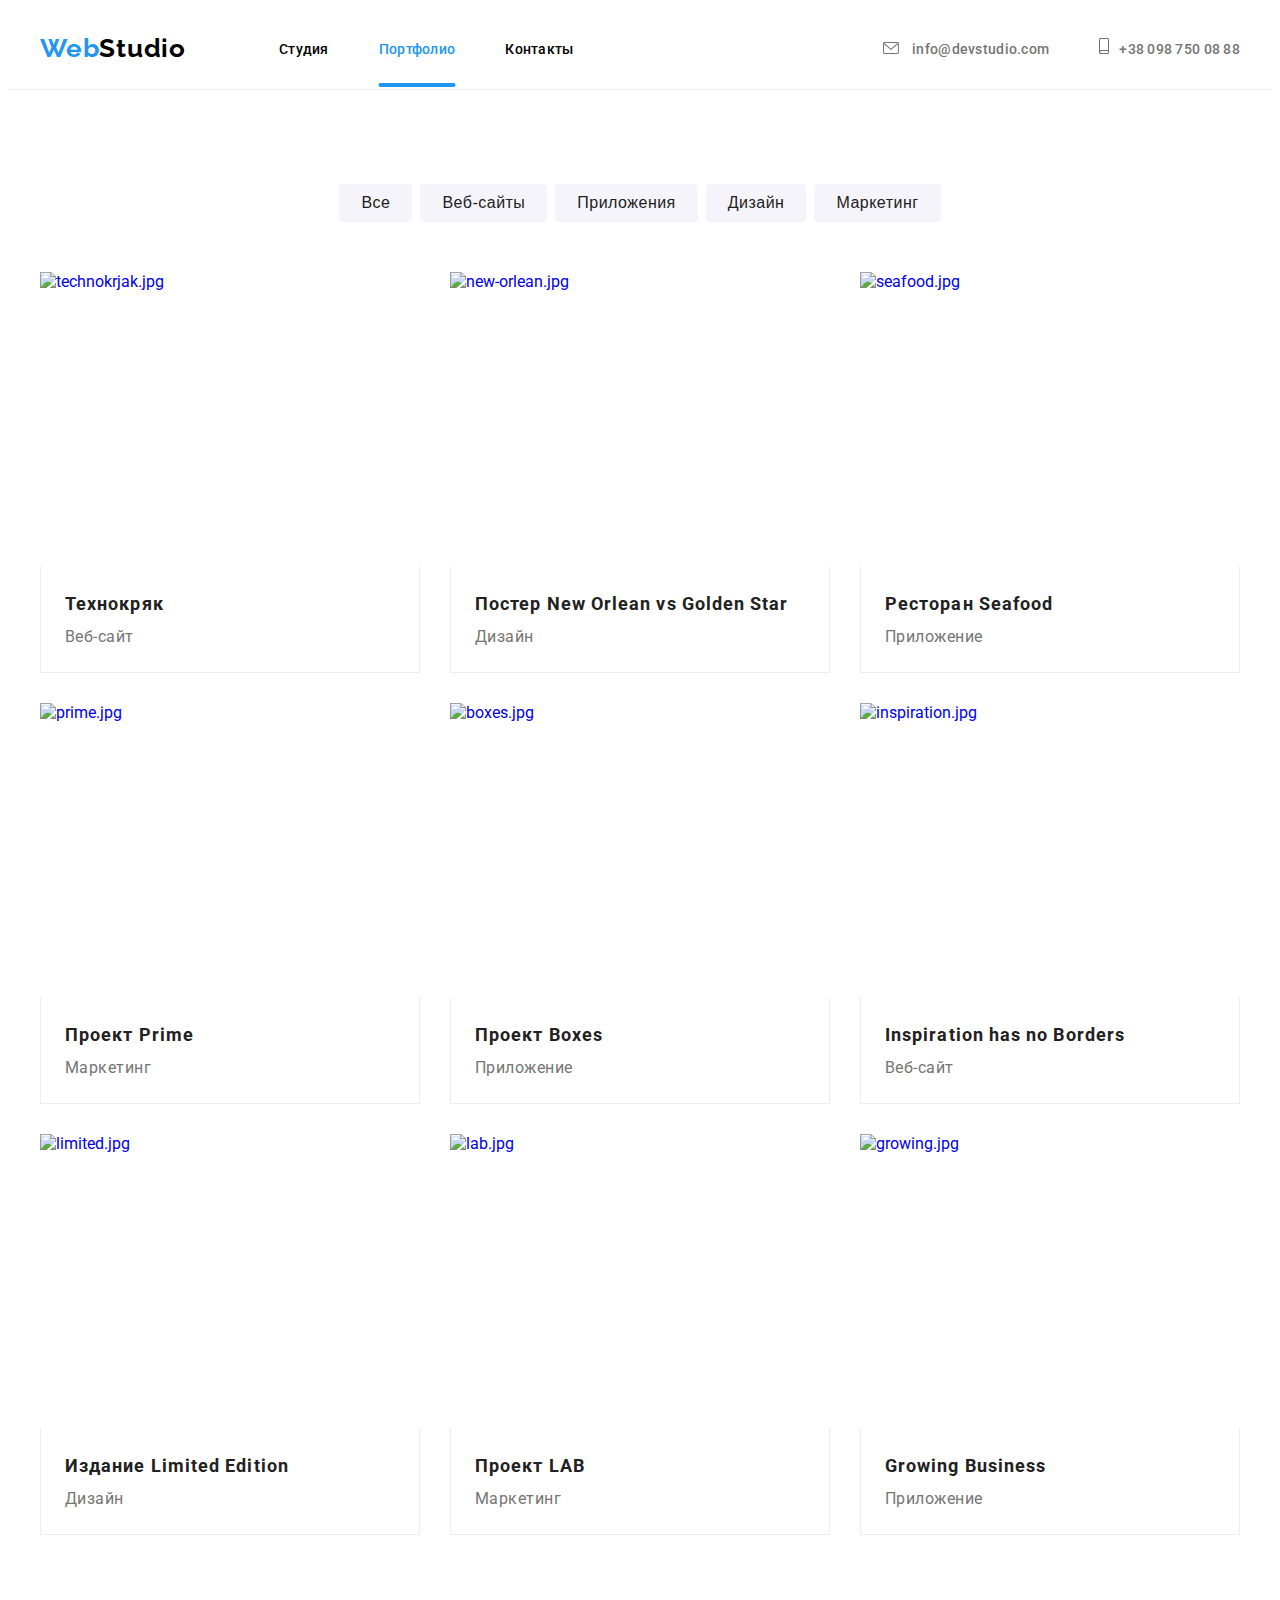
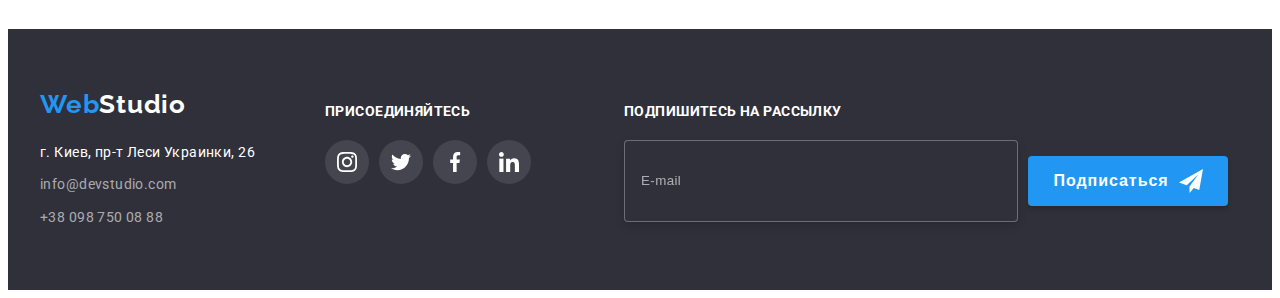
==== portfolio.html @ 92a10b26 "main" ====
<!DOCTYPE html>
<html lang="ru">

<head>
   
    <meta charset="UTF-8">
    <meta http-equiv="X-UA-Compatible" content="IE=edge">
    <meta name="viewport" content="width=device-width, initial-scale=1.0">
    <title lang="en">Portfolio</title>
    <link rel="stylesheet" href="https://cdnjs.cloudflare.com/ajax/libs/modern-normalize/1.0.0/modern-normalize.min.css"
        integrity="sha512-ISS7cAi1PEhQ8jnbJpJZMd29NlhNj4AWYyLOSp2CE/CsHxTCu+r+t0D2yoJudVrd0/8fTVPUVDzY5Tvli75u/g=="
        crossorigin="anonymous" />
        <link rel="preconnect" href="https://fonts.gstatic.com">
        <link href="https://fonts.googleapis.com/css2?family=Raleway:wght@700&family=Roboto:wght@400;500;700;900&display=swap"
            rel="stylesheet">
    <link href="css/style.css" rel="stylesheet">
</head>

<body>

    <header class="head">
        <div class="container">
            <!----------Nav-------------->
            <nav class="navigation">
                <!------------Logo----------->
                <a href="./index.html" class="link logo dark-theme" title="The Best WebStudio Ever!"><span
                        class="half-logo">Web</span>Studio</a>
                <ul class="nav-list">
                    <li class="list nav-item"><a href="./index.html" class=" link nav-link">Студия</a></li>
                    <li class="list nav-item"><a href="./portfolio.html" class="selected link nav-link">Портфолио</a></li>
                    <li class="list nav-item"><a href="#" class="link nav-link">Контакты</a></li>
                </ul>
            </nav>
            <!---------Contacts-------->
            <ul class="contacts-list">
                <li class="list contacts-item">
                    <a href="mailto:info@devstudio.com" class="link phone-mail nav-link"
                        title="Got mail?">
                        <svg class="nav-icon" width="16px" height="12px">
                            <use href="./images/svg/icon.svg#icon-mail"></use>
                        </svg> info@devstudio.com</a>
                    </li>
                <li class="list contacts-item">
                    <a href="tel:+380987500888" class="link phone-mail nav-link" title="YOU HAVE 3 DAYS.....">
                        <svg class="nav-icon" width="10px" height="16px">
                    <use href="./images/svg/icon.svg#icon-smartphone"></use>
                </svg>+38 098 750 08 88</a>
                    </li>
            </ul>
            
        </div>
        
    
    </header>

    <main>
        <!--Buttons-->
       <section class="info">
           <div class="container">
               <h1 class="visually-hidden">Кнопки</h1>
        <ul class="buttons-list">
            <li class="btn-item list"><button type="button" class="btn-portfolio" name="send" title="Прям все все">Все</button></li>
            <li class="btn-item list"><button type="button" class="btn-portfolio" name="send"
                    title="Не те сайты пошляк... ">Веб-сайты</button></li>
            <li class="btn-item list"><button type="button" class="btn-portfolio" name="send" title="Отложения">Приложения</button></li>
            <li class="btn-item list"><button type="button" class="btn-portfolio" name="send" title="Познай дзен">Дизайн</button></li>
            <li class="btn-item list"><button type="button" class="btn-portfolio" name="send" title="Шмаркетинг">Маркетинг</button></li>
        </ul>
    </div>
           
      
       <!--Pictures-->
        <div class="container">
            <h2 class="visually-hidden">Картинки</h2>
            <ul class="picture-list">
                <li class="picture-item list">
                    <a href="#" class="pitem-link link">
                    <div class="overlay-block">
                        <img src="./images/portfolio-img/technokrjak.jpg" alt="technokrjak.jpg" title="Их розыскивают" width="370" height="294">
                        <p class="overlay">Технокряк это современная площадка распространения коронавируса. Компании используют эту платформу для цифрового
                        шпионажа и атак на защищённые сервера конкурентов.</p>
                    </div>
                    <div class="portfolio-description">
                        <h3 class="picture-title">Технокряк</h3>
                        <p class="picture-subtitle">Веб-сайт</p>
                    </div>
                </a>
                    
                    
                </li>
            
                <li class="picture-item list">
                    <a href="#" class="pitem-link link">
                        <div class="overlay-block">
                            <img src="./images/portfolio-img/new-orlean.jpg" alt="new-orlean.jpg" title="Space JAM!" width="370" height="294">
                            <p class="overlay">Технокряк это современная площадка распространения коронавируса. Компании используют эту платформу
                                для цифрового
                                шпионажа и атак на защищённые сервера конкурентов.</p>
                        </div>
                <div class="portfolio-description">
                    <h3 class="picture-title">Постер New Orlean vs Golden Star</h3>
                    <p class="picture-subtitle">Дизайн</p>
                </div>
                </a>
                    
                   
                </li>
            
                <li class="picture-item list">
                    <a href="#" class="pitem-link link">
                       <div class="overlay-block">
                        <img src="./images/portfolio-img/seafood.jpg" alt="seafood.jpg" title="YUMMY!!!" width="370" height="294">
                        <p class="overlay">Технокряк это современная площадка распространения коронавируса. Компании используют эту платформу
                            для цифрового
                            шпионажа и атак на защищённые сервера конкурентов.</p>
                    </div> 
                    <div class="portfolio-description">
                        <h3 class="picture-title">Ресторан Seafood</h3>
                        <p class="picture-subtitle">Приложение</p>
                    </div>
                </a>
                    
                    
                </li>
            
                <li class="picture-item list">
                    <a href="#" class="pitem-link link">
                    <div class="overlay-block">
                        <img src="./images/portfolio-img/prime.jpg" alt="prime.jpg" title="Хорошая музыка" width="370" height="294">
                        <p class="overlay">Технокряк это современная площадка распространения коронавируса. Компании используют эту платформу
                            для цифрового
                            шпионажа и атак на защищённые сервера конкурентов.</p>
                    </div>
                    <div class="portfolio-description">
                        <h3 class="picture-title">Проект Prime</h3>
                        <p class="picture-subtitle">Маркетинг</p>
                    </div>
                </a>
                    
                   
                </li>
            
                <li class="picture-item list">
                    <a href="#" class="pitem-link link">
                    <div class="overlay-block">
                        <img src="./images/portfolio-img/boxes.jpg" alt="boxes.jpg" title="Картон,не больше,не меньше" width="370" height="294">
                        <p class="overlay">Технокряк это современная площадка распространения коронавируса. Компании используют эту платформу
                        для цифрового
                        шпионажа и атак на защищённые сервера конкурентов.</p>
                    </div>
                
                <div class="portfolio-description">
                        <h3 class="picture-title">Проект Boxes</h3>
                        <p class="picture-subtitle">Приложение</p>
                </div>
                </a>
                  
                    
                </li>
            
                <li class="picture-item list">
                    <a href="#" class="pitem-link link">
                    <div class="overlay-block">
                        <img src="./images/portfolio-img/inspiration.jpg" alt="inspiration.jpg" title="Вдохновляем вдохновлять" width="370"
                            height="294">
                            <p class="overlay">Технокряк это современная площадка распространения коронавируса. Компании используют эту платформу
                                для цифрового
                                шпионажа и атак на защищённые сервера конкурентов.</p>
                    </div>
                    
                    <div class="portfolio-description">
                            <h3 class="picture-title" lang="en">Inspiration has no Borders</h3>
                            <p class="picture-subtitle">Веб-сайт</p>
                    </div>
                </a>
                    
                    
                </li>
            
                <li class="picture-item list">
                    <a href="#" class="pitem-link link">
                    <div class="overlay-block">
                        <img src="./images/portfolio-img/limited.jpg" alt="limited.jpg" title="одна штучка в одни ручки" width="370"
                            height="294">
                            <p class="overlay">Технокряк это современная площадка распространения коронавируса. Компании используют эту платформу
                                для цифрового
                                шпионажа и атак на защищённые сервера конкурентов.</p>
                    </div>
                
                <div class="portfolio-description">
                    <h3 class="picture-title">Издание Limited Edition</h3>
                    <p class="picture-subtitle">Дизайн</p>
                </div>
                </a>
                   
                     
                </li>
            
                <li class="picture-item list">
                    <a href="#" class="pitem-link link">
                    <div class="overlay-block">
                        <img src="./images/portfolio-img/lab.jpg" alt="lab.jpg" title="Mr.White" width="370" height="294">
                        <p class="overlay">Технокряк это современная площадка распространения коронавируса. Компании используют эту платформу
                            для цифрового
                            шпионажа и атак на защищённые сервера конкурентов.</p>
                    </div>
                    <div class="portfolio-description">
                        <h3 class="picture-title">Проект LAB</h3>
                        <p class="picture-subtitle">Маркетинг</p>
                    </div>
                    
                </a>
                   
                </li>
            
                <li class="picture-item list">
                    <a href="#" class="pitem-link link">
                    <div class="overlay-block">
                        <img src="./images/portfolio-img/growing.jpg" alt="growing.jpg" title="Просто добавь воды" width="370" height="294">
                        <p class="overlay">Технокряк это современная площадка распространения коронавируса. Компании используют эту платформу
                            для цифрового
                            шпионажа и атак на защищённые сервера конкурентов.</p>
                    </div>
                    
                    <div class="portfolio-description">
                            <h3 class="picture-title" lang="en">Growing Business</h3>
                            <p class="picture-subtitle">Приложение</p>
                    </div>
                    
                </a>
                    
                </li>
            
            </ul>
        </div>
          
       </section>
        
    </main>
    <!------Footer------->
    <footer>
        <div class="container">
            <div class="bottom-adress"><a href="./index.html" title="The Best WebStudio Ever!"
                    class="link logo-bottom light-theme"><span class="half-logo">Web</span>Studio</a>
                <address>
                    <ul class="adress-list">
                        <li class="adress list light-theme"><a href="https://goo.gl/maps/CmGL8vCXxkBH8vGz7"
                                class="link adress-map nav-link" target="_blank" rel="noopener noreferrer">г. Киев, пр-т
                                Леси Украинки,
                                26</a></li>
                        <li class="adress list mail light-theme"><a href="mailto:info@devstudio.com"
                                class="link bottom-adress nav-link" title="Got mail?">info@devstudio.com</a></li>
                        <li class="adress list phone light-theme"><a href="tel:+380987500888"
                                class="link bottom-adress nav-link" title="YOU HAVE 3 DAYS.....">+38 098 750 08 88</a></li>
                    </ul>
                </address>
            </div>
    
            <div class="bottom-social">
                <b class="bottom-subtitle">присоединяйтесь</b>
                <ul class="bottom-social-list list">
                    <li class="bottom-social-item link">
                        <a href="#" class="bottom-social-link">
                            <svg class="bottom-icon">
                                <use href="./images/svg/icon.svg#icon-instagram-2"></use>
                            </svg>
                        </a>
                    </li>
                    <li class="bottom-social-item link">
                        <a href="#" class="bottom-social-link">
                            <svg class="bottom-icon">
                                <use href="./images/svg/icon.svg#icon-twitter-1"></use>
                            </svg>
                        </a>
                    </li>
                    <li class="bottom-social-item link">
                        <a href="#" class="bottom-social-link">
                            <svg class="bottom-icon">
                                <use href="./images/svg/icon.svg#icon-facebook-1"></use>
                            </svg>
                        </a>
                    </li>
                    <li class="bottom-social-item link">
                        <a href="#" class="bottom-social-link">
                            <svg class="bottom-icon">
                                <use href="./images/svg/icon.svg#icon-linkedin-1"></use>
                            </svg>
                        </a>
                    </li>
                </ul>
            </div>
            <div class="social-form">
                <b class="bottom-bold-text">Подпишитесь на рассылку</b>
                <form action="#" class="bottom-comment-form">
                    <input type="email" name="email" class="input-comment" placeholder="E-mail">
                    <button type="submit" class="btn-social-form">Подписаться
                        <svg class="send-icon">
                            <use href="./images/svg/icon.svg#icon-icon-send"></use>
                        </svg>
                    </button>
                </form>
            </div>
    
        </div>
    
    </footer>
</body>

</html>
---- css/style.css ----
:root {
  --main-font: "Roboto", sans-serif;
  --secondary-font: "Raleway", sans-serif;
  --accent-color: #2196f3;
  --second-color: #2f303a;
  --choice-color: #188ce8;
  --font-color: #757575;
  --section-pt: 94px;
  --section-pb: 94px;
}

body {
  font-family: var(--main-font);
}
h1,
h2,
h3,
h4,
h5,
h6,
p {
  margin: 0;
}
ul,
ol {
  margin: 0;
  padding: 0;
}
img {
  display: block;
}

.link {
  text-decoration: none;
}

.list {
  list-style: none;
}
.adress {
  font-style: normal;
}
.light-theme {
  color: #fff;
}
.dark-theme {
  color: #000;
}
.container {
  width: 1200px;
  padding: 0 15px;
  margin: 0 auto;
}
.social-list-link {
  display: flex;
  justify-content: center;
  align-items: center;
  width: 44px;
  height: 44px;
  border-radius: 50%;
  transition: background-color 250ms cubic-bezier(0.4, 0, 0.2, 1);
}
.social-list-link:hover,
.social-list-link:focus {
  background-color: var(--accent-color);
}
.social-list-link:hover .social-list-icon,
.social-list-link:focus .social-list-icon {
  fill: #fff;
}
.social-list {
  display: flex;
  align-items: center;
  justify-content: center;
}
.social-item:not(:first-child) {
  margin-left: 10px;
}
.social-list-icon {
  width: 20px;
  height: 20px;
  fill: #afb1b8;
  transition: fill 250ms cubic-bezier(0.4, 0, 0.2, 1);
}
/*--------HIDDEN------------*/
.visually-hidden {
  position: absolute !important;
  clip: rect(1px 1px 1px 1px); /* IE6, IE7 */
  clip: rect(1px, 1px, 1px, 1px);
  padding: 0 !important;
  border: 0 !important;
  height: 1px !important;
  width: 1px !important;
  overflow: hidden;
}
/*--------END OF HIDDEN------------*/
/*-------HEADER-------*/
.head {
  border: 1px solid #ececec;
  border-top: none;
  border-left: none;
  border-right: none;
  padding-top: 25px;
  padding-bottom: 25px;
}
.head .container {
  display: flex;
  align-items: center;
}
.navigation {
  display: flex;
  align-items: center;
}
.nav-list {
  display: flex;
  align-items: center;
}
.contacts-list {
  display: flex;
  align-items: center;
  margin-left: auto;
}
.contacts-item:not(:last-child) {
  margin-right: 50px;
}
.logo {
  font-family: var(--secondary-font);
  font-weight: 700;
  font-size: 26px;
  line-height: 1.19;
  letter-spacing: 0.03em;
  margin-right: 93px;
}
.half-logo {
  color: var(--accent-color);
}
.nav-item:not(:last-child) {
  margin-right: 50px;
}
.nav-link {
  font-family: "Roboto", sans-serif;
  font-style: normal;
  font-weight: 500;
  font-size: 14px;
  line-height: 1.14;
  letter-spacing: 0.02em;
  color: #000;
  transition: color 250ms cubic-bezier(0.4, 0, 0.2, 1);
}
.selected {
  color: var(--accent-color);
  position: relative;
}
.selected::after {
  position: absolute;
  content: "";

  width: 100%;
  height: 4px;
  border-radius: 2px;
  background-color: var(--accent-color);
  transform: translate(-100%);
  bottom: -190%;
}
.nav-link:hover,
.nav-link:focus,
.nav-link:active {
  color: var(--accent-color);
}
.nav-link:hover .nav-icon,
.nav-link:focus .nav-icon {
  fill: var(--accent-color);
}
.phone-mail {
  font-family: "Roboto", sans-serif;
  font-weight: 500;
  font-size: 14px;
  line-height: 1.14;
  letter-spacing: 0.02em;
  color: var(--font-color);
}
.nav-icon {
  fill: var(--font-color);
  margin-right: 10px;
  transition: fill 250ms cubic-bezier(0.4, 0, 0.2, 1);
}

/*---------END OF HEADER-----*/
.info {
  padding-top: 94px;
  padding-bottom: 94px;
}
/*---------MAIN--------------*/
.first-title {
  font-weight: 900;
  font-size: 44px;
  line-height: 1.36;
  text-align: center;
  letter-spacing: 0.06em;
  text-transform: uppercase;
  color: #ffffff;
  margin-bottom: 30px;
  margin-left: auto;
  margin-right: auto;
  max-width: 696px;
}
/*-------BUTTONS------*/
.btn {
  color: #fff;
  font-weight: bold;
  font-size: 16px;
  line-height: 1.875;
  display: flex;
  align-items: center;
  text-align: center;
  letter-spacing: 0.06em;
  background-color: var(--accent-color);
  box-shadow: 0px 4px 4px rgba(0, 0, 0, 0.15);
  border-radius: 4px;
  border: none;
  cursor: pointer;
  padding: 10px 32px;
  margin: 0 auto;
  transition: background-color 250ms cubic-bezier(0.4, 0, 0.2, 1);
}
.buttons-list {
  display: flex;
  justify-content: center;
  margin-bottom: 50px;
}
.btn-item:not(:first-child) {
  margin-left: 8px;
}

.btn-portfolio {
  font-weight: 500;
  font-size: 16px;
  line-height: 1.62;
  text-align: center;
  letter-spacing: 0.03em;
  background: #f5f4fa;
  border-radius: 4px;
  color: #212121;
  cursor: pointer;
  padding: 6px 22px;
  border: none;
  transition: background-color 250ms cubic-bezier(0.4, 0, 0.2, 1);
}
.btn-portfolio:hover,
.btn-portfolio:focus {
  color: #fff;
  background-color: var(--choice-color);
  box-shadow: 0px 3px 1px rgba(0, 0, 0, 0.1), 0px 1px 2px rgba(0, 0, 0, 0.08),
    0px 2px 2px rgba(0, 0, 0, 0.12);
}
.btn:hover,
.btn:focus {
  background-color: var(--choice-color);
}
.btn-social-form {
  background-color: var(--accent-color);
  box-shadow: 0px 4px 4px rgba(0, 0, 0, 0.15);
  border-radius: 4px;
  font-weight: bold;
  font-size: 16px;
  line-height: 1.87;
  display: flex;
  align-items: center;
  justify-content: center;
  letter-spacing: 0.06em;
  border: none;
  outline: none;
  color: #ffffff;
  cursor: pointer;
  padding-top: 10px;
  padding-bottom: 10px;
  min-width: 200px;
  margin-left: 10px;
}

.btn-social-form:focus,
.btn-social-form:hover {
  background-color: var(--choice-color);
}
/*---------END OF BUTTONS------*/

.hero .container {
  padding-top: 200px;
  padding-bottom: 200px;
}
.hero {
  background-image: linear-gradient(
      rgba(47, 48, 58, 0.4),
      rgba(47, 48, 58, 0.4)
    ),
    url("../images/hero.jpg");
  background-color: var(--second-color);
  background-repeat: no-repeat;
  background-size: cover;
}
/*-------FEATURES-------*/
.features {
  padding-top: 94px;
  padding-bottom: 47px;
}
.features-list {
  margin-left: -30px;
  margin-top: -30px;
  display: flex;
}
.features-item {
  margin-left: 30px;
  margin-top: 30px;
  flex-basis: calc(100% / 4 - 30px);
}
.third-title {
  font-weight: bold;
  font-size: 14px;
  line-height: 1.14;
  letter-spacing: 0.03em;
  text-transform: uppercase;
  margin-bottom: 10px;
}
.features-sub {
  font-weight: normal;
  font-size: 14px;
  line-height: 1.71;
  letter-spacing: 0.03em;
  color: var(--font-color);
}
.feat-list {
  display: flex;
  justify-content: space-between;
  margin-left: -30px;
  margin-top: -30px;
  margin-bottom: 30px;
}
.feat-item {
  border-radius: 4px;
  background-color: #f5f4fa;
  width: 270px;
  height: 120px;
  padding: 25px 100px;
  margin-bottom: 30px;
}
.feat-icon {
  width: 70px;
  height: 70px;
  transition: filter 250ms cubic-bezier(0.4, 0, 0.2, 1);
}
.feat-icon:hover,
.feat-icon:focus {
  filter: drop-shadow(0px 4px 4px rgba(0, 0, 0, 0.25));
}

/*-------END OF FEATURES-------*/
/*-----OUR JOB-------------*/
.job {
  padding-bottom: 94px;
  padding-top: 47px;
}
.job-list {
  display: flex;
  margin-top: -30px;
  margin-left: -30px;
  flex-basis: calc(100% / 3 - 30px);
}
.job-item {
  margin-left: 30px;
  margin-top: 30px;
  text-align: center;
}
.second-title {
  font-weight: bold;
  font-size: 36px;
  line-height: 1.16;
  text-align: center;
  letter-spacing: 0.03em;
  color: #212121;
  margin-bottom: 50px;
}
/*-----END OF OUR JOB------*/
/*-----------TEAM--------*/
.team {
  background-color: #f5f4fa;
  padding-top: var(--section-pt);
  padding-bottom: var(--section-pb);
}
.team-list {
  display: flex;
  margin-left: -30px;
}
.team-item {
  background-color: #fff;
  margin-left: 30px;
  flex-basis: calc(100% / 4 - 30px);
  box-shadow: 0px 1px 3px rgba(0, 0, 0, 0.12), 0px 1px 1px rgba(0, 0, 0, 0.14),
    0px 2px 1px rgba(0, 0, 0, 0.2);
  border-radius: 0px 0px 4px 4px;
}
.team-title {
  font-weight: 500;
  font-size: 16px;
  line-height: 1.19;
  text-align: center;
  letter-spacing: 0.03em;
  color: #212121;
  margin-bottom: 8px;
}
.team-subtitle {
  font-weight: normal;
  font-size: 16px;
  line-height: 1.19;
  letter-spacing: 0.03em;
  color: var(--font-color);
  text-align: center;
  margin-bottom: 28px;
}
.team-description {
  padding-top: 30px;
  padding-bottom: 30px;
}
.stabil {
  padding-top: var(--section-pt);
  padding-bottom: var(--section-pb);
}
.stabil-list {
  display: flex;
  align-items: center;
  justify-content: space-between;
}
.stabil-item {
  display: flex;
}
.stabil-link {
  display: flex;
  justify-content: center;
  align-items: center;
  width: 170px;
  height: 90px;
  border: 1px solid #afb1b8;
  box-sizing: border-box;
  border-radius: 4px;
  transition: border 250ms cubic-bezier(0.4, 0, 0.2, 1);
}
.stabil-link:hover,
.stabil-link:focus {
  border: 1px solid var(--accent-color);
}
.stabil-link:hover .stabil-icon,
.stabil-link:focus .stabil-icon {
  fill: var(--accent-color);
}
.stabil-icon {
  fill: #afb1b8;
  justify-content: center;
  transition: fill 250ms cubic-bezier(0.4, 0, 0.2, 1);
}
/*-----END OF TEAM---------*/
/*--------PICTURES---------*/
.picture-list {
  display: flex;
  margin-left: -30px;
  margin-top: -30px;
  flex-wrap: wrap;
}
.picture-item {
  margin-left: 30px;
  margin-top: 30px;
  flex-basis: calc(100% / 3 - 30px);
  transition: box-shadow 250ms cubic-bezier(0.4, 0, 0.2, 1);
}
.picture-title {
  font-weight: bold;
  font-size: 18px;
  line-height: 2;
  letter-spacing: 0.06em;
  color: #212121;
}
.picture-subtitle {
  font-weight: normal;
  font-size: 16px;
  line-height: 1.87;
  letter-spacing: 0.03em;
  color: var(--font-color);
}
.portfolio-description {
  border: 1px solid #eeeeee;
  border-top: none;
  padding: 20px 24px;
}
.pitem-link {
  cursor: pointer;
}
.picture-item:hover,
.picture-item:focus {
  box-shadow: 0px 1px 1px rgba(0, 0, 0, 0.12), 0px 4px 4px rgba(0, 0, 0, 0.06),
    1px 4px 6px rgba(0, 0, 0, 0.16);
}
/*--------END OF PICTURES---------*/
/*-------FOOTER-----------*/
footer {
  background-color: var(--second-color);
  padding-bottom: 60px;
  padding-top: 60px;
}
.adress-map {
  font-weight: normal;
  font-size: 14px;
  line-height: 1.71;
  letter-spacing: 0.03em;
  color: #ffffff;
}
.bottom-adress {
  font-family: Roboto;
  font-style: normal;
  font-weight: normal;
  font-size: 14px;
  line-height: 1.71;
  letter-spacing: 0.03em;
  color: rgba(255, 255, 255, 0.6);
}
.logo-bottom {
  font-family: var(--secondary-font);
  font-weight: 700;
  font-size: 26px;
  line-height: 1.19;
  letter-spacing: 0.03em;
}
.adress-list {
  margin-top: 20px;
}
.adress:not(:first-child) {
  margin-top: 9px;
}
.bottom-subtitle {
  font-weight: bold;
  font-size: 14px;
  line-height: 1.14;
  letter-spacing: 0.03em;
  text-transform: uppercase;
  color: #fff;
}
footer .container {
  display: flex;
}
.bottom-social {
  margin-left: 70px;
  padding-top: 12px;
}

.bottom-social-link {
  display: flex;
  justify-content: center;
  align-items: center;
  width: 44px;
  height: 44px;
  border-radius: 50%;
  background-color: rgba(255, 255, 255, 0.1);
  transition: background-color 250ms cubic-bezier(0.4, 0, 0.2, 1);
}
.bottom-social-link:hover,
.bottom-social-link:focus {
  background-color: var(--accent-color);
}
.bottom-icon {
  width: 20px;
  height: 20px;
  fill: #fff;
}
.bottom-social-list {
  display: flex;
  justify-content: center;
  align-items: center;
  margin-top: 20px;
}
.bottom-social-item:not(:first-child) {
  margin-left: 10px;
}
.social-form {
  padding-top: 12px;
  margin-left: 93px;
}
.bottom-bold-text {
  font-size: 14px;
  line-height: 1.14;
  letter-spacing: 0.03em;
  text-transform: uppercase;
  color: #ffffff;
}
.bottom-comment-form {
  display: flex;
  align-items: center;
  margin-top: 20px;
}
.input-comment {
  width: 360px;
  height: 50px;
  padding: 15px 16px;
  background-color: var(--second-color);
  border: 1px solid rgba(255, 255, 255, 0.3);

  filter: drop-shadow(0px 4px 4px rgba(0, 0, 0, 0.15));
  border-radius: 4px;
  outline: none;
  color: #ffffff;
}
.input-comment::placeholder {
  background-color: var(--second-color);
  display: flex;
  align-items: center;
  letter-spacing: 0.03em;
  color: rgba(255, 255, 255, 0.6);
}

.send-icon {
  width: 24px;
  height: 24px;
  margin-left: 10px;
}
/*-------END OF FOOTER-----------*/
/*---------END OF MAIN-------*/
/*--------OVERLAY--------*/
.overlay {
  position: absolute;
  top: 0;
  left: 0;
  height: 100%;
  font-weight: normal;
  font-size: 18px;
  line-height: 1.56;
  letter-spacing: 0.03em;
  color: #ffffff;
  background-color: rgba(33, 150, 243, 0.9);
  padding: 63px 24px;
  transform: translateY(100%);
  transition: transform 250ms cubic-bezier(0.4, 0, 0.2, 1);
}
.overlay-block {
  position: relative;
  overflow: hidden;
}
.pitem-link:hover .overlay,
.pitem-link:focus .overlay {
  transform: translateY(0);
}
.overlay-index-block {
  position: relative;
  overflow: hidden;
}
.index-overlay {
  position: absolute;
  background-color: rgba(47, 48, 58, 0.8);
  right: 0;
  bottom: 0;
  font-weight: bold;
  font-size: 14px;
  line-height: 1.14;
  text-align: center;
  letter-spacing: 0.03em;
  text-transform: uppercase;
  color: #ffffff;
  display: flex;
  align-items: center;
  justify-content: center;
  width: 100%;
  height: 24%;
}

/*-----MODAL---------*/
.backdrop {
  position: fixed;
  top: 0;
  left: 0;
  width: 100vw;
  height: 100vh;
  background: rgba(0, 0, 0, 0.2);
  transition: opacity 250ms cubic-bezier(0.4, 0, 0.2, 1),
    visibility 250ms cubic-bezier(0.4, 0, 0.2, 1);
}
.modal {
  position: absolute;
  top: 50%;
  left: 50%;
  transform: translate(-50%, -50%);
  width: 528px;
  height: 580px;
  background: #ffffff;
  box-shadow: 0px 1px 3px rgba(0, 0, 0, 0.12), 0px 1px 1px rgba(0, 0, 0, 0.14),
    0px 2px 1px rgba(0, 0, 0, 0.2);
  border-radius: 4px;
  padding: 40px;
}
.modal-btn {
  position: absolute;
  top: 8px;
  right: 8px;
  width: 30px;
  height: 30px;
  border-radius: 50%;
  background-color: #ffffff;
  border: 1px solid rgba(0, 0, 0, 0.1);
  cursor: pointer;
  transition: background-color 250ms cubic-bezier(0.4, 0, 0.2, 1);
  outline: none;
}
.x-icon {
  width: 11px;
  height: 11px;
  transition: fill 250ms cubic-bezier(0.4, 0, 0.2, 1);
}

.modal-btn:hover .x-icon,
.modal-btn:focus .x-icon {
  fill: var(--accent-color);
}
.is-hidden {
  opacity: 0;
  visibility: hidden;
  pointer-events: none;
}
.modal-form {
  display: flex;
  flex-direction: column;
}
.modal-bold-text {
  font-weight: bold;
  font-size: 20px;
  line-height: 23px;
  text-align: center;
  letter-spacing: 0.03em;
  color: #212121;
  margin-bottom: 12px;
  display: block;
}
.modal-input {
  width: 100%;
  border: 1px solid rgba(33, 33, 33, 0.2);
  height: 40px;
  border-radius: 4px;
  padding-left: 42px;
  transition: border-color 250ms cubic-bezier(0.4, 0, 0.2, 1);
}
.modal-input:focus {
  border-color: var(--accent-color);
  outline: none;
}
.modal-input:focus + .modal-icon {
  fill: var(--accent-color);
}
.modal-form-input-wrapper {
  position: relative;
  display: block;
  margin-top: 4px;
}
.modal-icon {
  height: 18px;
  width: 18px;
  position: absolute;
  top: 50%;
  left: 12px;
  transform: translateY(-50%);
  transition: fill 250ms cubic-bezier(0.4, 0, 0.2, 1);
}
.label-text {
  margin-bottom: 10px;
  font-size: 12px;
  line-height: 1.16;
  letter-spacing: 0.01em;
  color: var(--font-color);
}
.label-text-message {
  font-size: 12px;
  line-height: 1.16;
  letter-spacing: 0.01em;
  color: var(--font-color);
}

.modal-area {
  width: 100%;
  margin-top: 4px;
  height: 120px;
  border: 1px solid rgba(33, 33, 33, 0.2);
  border-radius: 4px;
  padding: 12px 16px;
  resize: none;
  transition: border-color 250ms cubic-bezier(0.4, 0, 0.2, 1);
}
.modal-area:focus {
  outline: none;
  border-color: var(--accent-color);
}
.modal-area::placeholder {
  color: rgba(117, 117, 117, 0.5);
}
.term {
  color: var(--accent-color);
}
.modal-form-check-desc {
  font-size: 14px;
  line-height: 1.71;
  letter-spacing: 0.03em;
  color: var(--font-color);
  margin-top: 20px;
  display: flex;
  align-items: center;
  padding-left: 12px;
}
.modal-form-check-desc::before {
  content: "";
  display: block;
  width: 16px;
  height: 16px;
  border: 2px solid #212121;
  border-radius: 2px;
  cursor: pointer;
  margin-right: 8px;
}
.modal-form-term:checked + .modal-form-check-desc::before {
  background-color: var(--accent-color);
  background-image: url("../images/svg/checked.svg");
  background-position: center;
  background-repeat: no-repeat;
  border-color: var(--accent-color);
}
/* .modal-form-term:focus + .modal-form-check-desc::before {
  box-shadow: 0 0 0 2px #2196f3;
} */

.modal-form-btn {
  margin-top: 30px;
  min-width: 200px;
  color: #fff;
  font-weight: bold;
  font-size: 16px;
  line-height: 1.875;
  display: flex;
  justify-content: center;
  align-items: center;
  letter-spacing: 0.06em;
  background: var(--accent-color);
  box-shadow: 0px 4px 4px rgba(0, 0, 0, 0.15);
  border-radius: 4px;
  border: none;
  cursor: pointer;
  padding: 10px 0;
  align-self: center;
  transition: background-color 250ms cubic-bezier(0.4, 0, 0.2, 1);
}
.modal-form-btn:hover,
.modal-form-btn:focus {
  background-color: var(--choice-color);
}
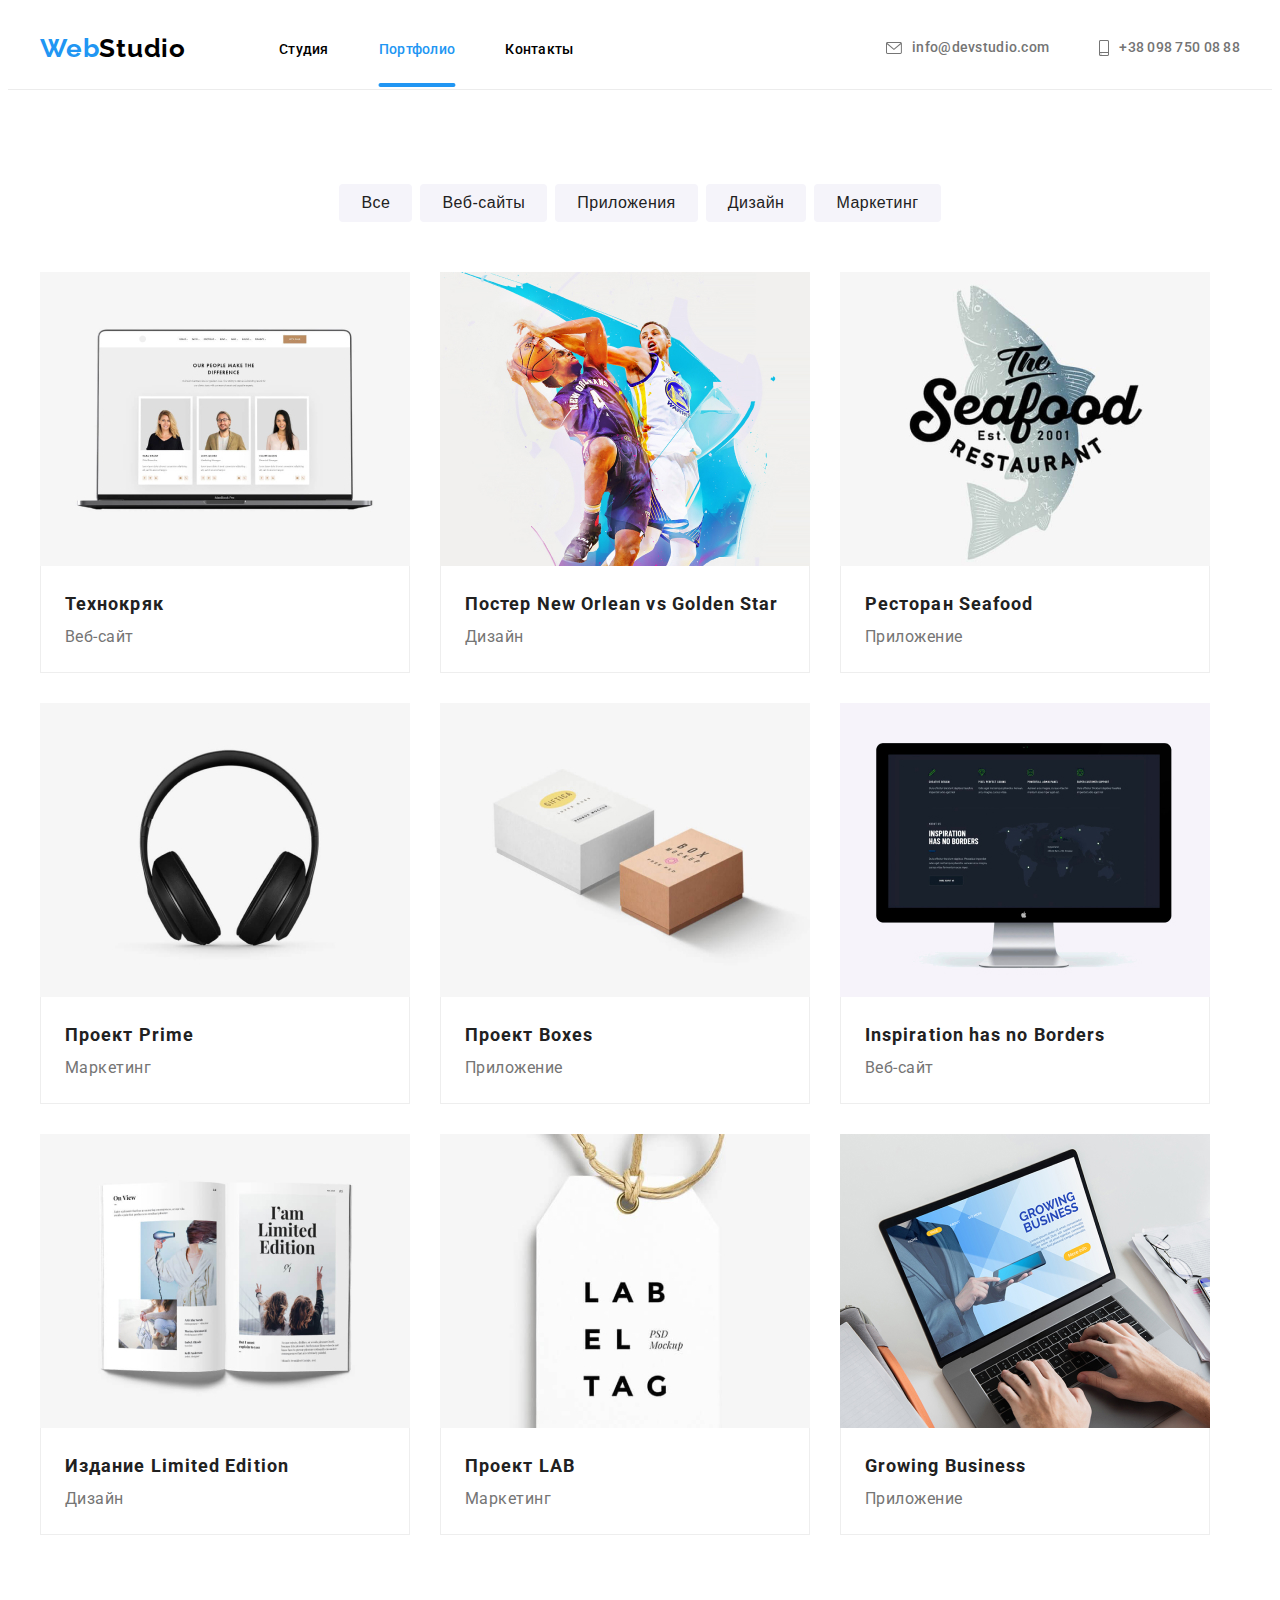
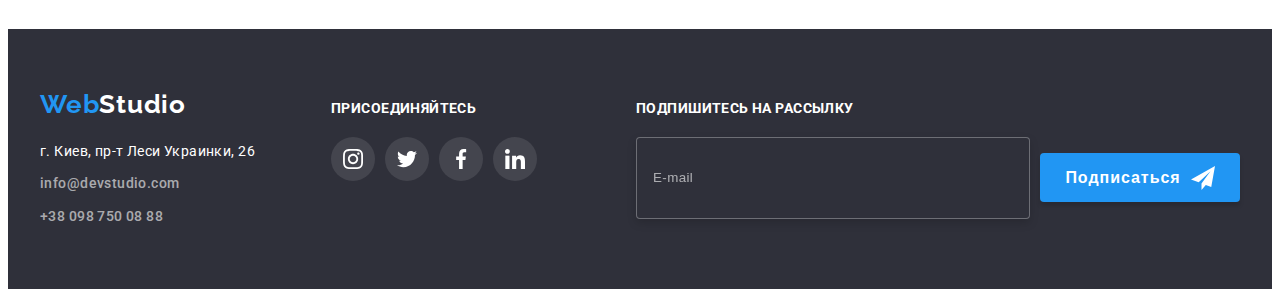
==== commit 0a33db8e: "main" ====
--- a/portfolio.html
+++ b/portfolio.html
@@ -1,309 +1,483 @@
 <!DOCTYPE html>
 <html lang="ru">
-
-<head>
-   
-    <meta charset="UTF-8">
-    <meta http-equiv="X-UA-Compatible" content="IE=edge">
-    <meta name="viewport" content="width=device-width, initial-scale=1.0">
+  <head>
+    <meta charset="UTF-8" />
+    <meta http-equiv="X-UA-Compatible" content="IE=edge" />
+    <meta name="viewport" content="width=device-width, initial-scale=1.0" />
     <title lang="en">Portfolio</title>
-    <link rel="stylesheet" href="https://cdnjs.cloudflare.com/ajax/libs/modern-normalize/1.0.0/modern-normalize.min.css"
-        integrity="sha512-ISS7cAi1PEhQ8jnbJpJZMd29NlhNj4AWYyLOSp2CE/CsHxTCu+r+t0D2yoJudVrd0/8fTVPUVDzY5Tvli75u/g=="
-        crossorigin="anonymous" />
-        <link rel="preconnect" href="https://fonts.gstatic.com">
-        <link href="https://fonts.googleapis.com/css2?family=Raleway:wght@700&family=Roboto:wght@400;500;700;900&display=swap"
-            rel="stylesheet">
-    <link href="css/style.css" rel="stylesheet">
-</head>
-
-<body>
-
-    <header class="head">
+    <link
+      rel="stylesheet"
+      href="https://cdnjs.cloudflare.com/ajax/libs/modern-normalize/1.0.0/modern-normalize.min.css"
+      integrity="sha512-ISS7cAi1PEhQ8jnbJpJZMd29NlhNj4AWYyLOSp2CE/CsHxTCu+r+t0D2yoJudVrd0/8fTVPUVDzY5Tvli75u/g=="
+      crossorigin="anonymous"
+    />
+    <link rel="preconnect" href="https://fonts.gstatic.com" />
+    <link
+      href="https://fonts.googleapis.com/css2?family=Raleway:wght@700&family=Roboto:wght@400;500;700;900&display=swap"
+      rel="stylesheet"
+    />
+    <link href="css/main.min.css" rel="stylesheet" />
+  </head>
+
+  <body>
+  <header class="head">
+    <div class="container">
+      <nav class="nav">
+  
+        <a href="./index.html" class="link logo dark-theme" title="The Best WebStudio Ever!"><span
+            class="half-logo">Web</span>Studio</a>
+  
+        <ul class="nav__list">
+          <li class="list nav__item"><a href="./index.html" class="link nav__link">Студия</a></li>
+          <li class="list nav__item"><a href="./portfolio.html" class="selected link nav__link">Портфолио</a></li>
+          <li class="list nav__item"><a href="#" class="link nav__link">Контакты</a></li>
+        </ul>
+      </nav>
+  
+      <button type="button" class="burger-btn" data-menu-button>
+        <svg class="burger-icon">
+          <use href="./images/svg/icon.svg#icon-burger"></use>
+        </svg>
+      </button>
+  
+      <ul class="contacts-list">
+        <li class="list contacts-list__contacts-item">
+          <a href="mailto:info@devstudio.com" class="link phone-mail nav__link" title="Got mail?">
+            <svg class="nav__icon" width="16px" height="12px">
+              <use href="./images/svg/icon.svg#icon-mail"></use>
+            </svg> info@devstudio.com</a>
+        </li>
+        <li class="list contacts-list__contacts-item">
+          <a href="tel:+380987500888" class="link phone-mail nav__link" title="YOU HAVE 3 DAYS.....">
+            <svg class="nav__icon" width="10px" height="16px">
+              <use href="./images/svg/icon.svg#icon-smartphone"></use>
+            </svg>+38 098 750 08 88</a>
+        </li>
+      </ul>
+    </div>
+  
+    <div class="mob-menu" data-menu>
+      <button type="button" class="mob-menu__close-btn" data-menu-close>
+        <svg class="mob-menu__x">
+          <use href="./images/svg/icon.svg#icon-x"></use>
+        </svg>
+      </button>
+      <ul class="mob-menu__list list">
+  
+        <li class="mob-menu__item">
+          <a href="./index.html" class="mob-menu__link link">Студия</a>
+        </li>
+        <li class="mob-menu__item">
+          <a href="./portfolio.html" class="mob-menu__link link">Портфолио</a>
+        </li>
+        <li class="mob-menu__item">
+          <a href="" class="mob-menu__link link">Контакты</a>
+        </li>
+  
+      </ul>
+  
+      <ul class="mob-contacts list">
+        <li class="mob-contacts__item"><a href="#" class="mob-contacts__tell link">+38 096 111 11 11</a>
+        </li>
+        <li class="mob-contacts__item"><a href="#" class="mob-contacts__email link">info@devstudio.com</a>
+        </li>
+      </ul>
+  
+      <ul class="mob-social list">
+        <li class="mob-social__item"><a href="" class="mob-social__link link">Instagram</a>
+        </li>
+        <li class="mob-social__item"><a href="" class="mob-social__link link">Twitter</a>
+        </li>
+        <li class="mob-social__item"><a href="" class="mob-social__link link">Facebook</a>
+        </li>
+        <li class="mob-social__item"><a href="" class="mob-social__link link">LinkedIn</a>
+        </li>
+      </ul>
+    </div>
+  
+  </header>
+
+    <main>
+      <!--Buttons-->
+      <section class="info">
         <div class="container">
-            <!----------Nav-------------->
-            <nav class="navigation">
-                <!------------Logo----------->
-                <a href="./index.html" class="link logo dark-theme" title="The Best WebStudio Ever!"><span
-                        class="half-logo">Web</span>Studio</a>
-                <ul class="nav-list">
-                    <li class="list nav-item"><a href="./index.html" class=" link nav-link">Студия</a></li>
-                    <li class="list nav-item"><a href="./portfolio.html" class="selected link nav-link">Портфолио</a></li>
-                    <li class="list nav-item"><a href="#" class="link nav-link">Контакты</a></li>
-                </ul>
-            </nav>
-            <!---------Contacts-------->
-            <ul class="contacts-list">
-                <li class="list contacts-item">
-                    <a href="mailto:info@devstudio.com" class="link phone-mail nav-link"
-                        title="Got mail?">
-                        <svg class="nav-icon" width="16px" height="12px">
-                            <use href="./images/svg/icon.svg#icon-mail"></use>
-                        </svg> info@devstudio.com</a>
-                    </li>
-                <li class="list contacts-item">
-                    <a href="tel:+380987500888" class="link phone-mail nav-link" title="YOU HAVE 3 DAYS.....">
-                        <svg class="nav-icon" width="10px" height="16px">
-                    <use href="./images/svg/icon.svg#icon-smartphone"></use>
-                </svg>+38 098 750 08 88</a>
-                    </li>
-            </ul>
-            
+          <h1 class="visually-hidden">Кнопки</h1>
+          <ul class="info-list">
+            <li class="info-list__item list">
+              <button
+                type="button"
+                class="btn-portfolio"
+                name="send"
+                title="Прям все все"
+              >
+                Все
+              </button>
+            </li>
+            <li class="info-list__item list">
+              <button
+                type="button"
+                class="btn-portfolio"
+                name="send"
+                title="Не те сайты пошляк... "
+              >
+                Веб-сайты
+              </button>
+            </li>
+            <li class="info-list__item list">
+              <button
+                type="button"
+                class="btn-portfolio"
+                name="send"
+                title="Отложения"
+              >
+                Приложения
+              </button>
+            </li>
+            <li class="info-list__item list">
+              <button
+                type="button"
+                class="btn-portfolio"
+                name="send"
+                title="Познай дзен"
+              >
+                Дизайн
+              </button>
+            </li>
+            <li class="info-list__item list">
+              <button
+                type="button"
+                class="btn-portfolio"
+                name="send"
+                title="Шмаркетинг"
+              >
+                Маркетинг
+              </button>
+            </li>
+          </ul>
         </div>
-        
-    
-    </header>
-
-    <main>
-        <!--Buttons-->
-       <section class="info">
-           <div class="container">
-               <h1 class="visually-hidden">Кнопки</h1>
-        <ul class="buttons-list">
-            <li class="btn-item list"><button type="button" class="btn-portfolio" name="send" title="Прям все все">Все</button></li>
-            <li class="btn-item list"><button type="button" class="btn-portfolio" name="send"
-                    title="Не те сайты пошляк... ">Веб-сайты</button></li>
-            <li class="btn-item list"><button type="button" class="btn-portfolio" name="send" title="Отложения">Приложения</button></li>
-            <li class="btn-item list"><button type="button" class="btn-portfolio" name="send" title="Познай дзен">Дизайн</button></li>
-            <li class="btn-item list"><button type="button" class="btn-portfolio" name="send" title="Шмаркетинг">Маркетинг</button></li>
-        </ul>
-    </div>
-           
-      
-       <!--Pictures-->
+
+        <!--Pictures-->
         <div class="container">
-            <h2 class="visually-hidden">Картинки</h2>
-            <ul class="picture-list">
-                <li class="picture-item list">
-                    <a href="#" class="pitem-link link">
-                    <div class="overlay-block">
-                        <img src="./images/portfolio-img/technokrjak.jpg" alt="technokrjak.jpg" title="Их розыскивают" width="370" height="294">
-                        <p class="overlay">Технокряк это современная площадка распространения коронавируса. Компании используют эту платформу для цифрового
-                        шпионажа и атак на защищённые сервера конкурентов.</p>
-                    </div>
-                    <div class="portfolio-description">
-                        <h3 class="picture-title">Технокряк</h3>
-                        <p class="picture-subtitle">Веб-сайт</p>
-                    </div>
-                </a>
-                    
-                    
-                </li>
-            
-                <li class="picture-item list">
-                    <a href="#" class="pitem-link link">
-                        <div class="overlay-block">
-                            <img src="./images/portfolio-img/new-orlean.jpg" alt="new-orlean.jpg" title="Space JAM!" width="370" height="294">
-                            <p class="overlay">Технокряк это современная площадка распространения коронавируса. Компании используют эту платформу
-                                для цифрового
-                                шпионажа и атак на защищённые сервера конкурентов.</p>
-                        </div>
-                <div class="portfolio-description">
-                    <h3 class="picture-title">Постер New Orlean vs Golden Star</h3>
-                    <p class="picture-subtitle">Дизайн</p>
-                </div>
-                </a>
-                    
-                   
-                </li>
-            
-                <li class="picture-item list">
-                    <a href="#" class="pitem-link link">
-                       <div class="overlay-block">
-                        <img src="./images/portfolio-img/seafood.jpg" alt="seafood.jpg" title="YUMMY!!!" width="370" height="294">
-                        <p class="overlay">Технокряк это современная площадка распространения коронавируса. Компании используют эту платформу
-                            для цифрового
-                            шпионажа и атак на защищённые сервера конкурентов.</p>
-                    </div> 
-                    <div class="portfolio-description">
-                        <h3 class="picture-title">Ресторан Seafood</h3>
-                        <p class="picture-subtitle">Приложение</p>
-                    </div>
-                </a>
-                    
-                    
-                </li>
-            
-                <li class="picture-item list">
-                    <a href="#" class="pitem-link link">
-                    <div class="overlay-block">
-                        <img src="./images/portfolio-img/prime.jpg" alt="prime.jpg" title="Хорошая музыка" width="370" height="294">
-                        <p class="overlay">Технокряк это современная площадка распространения коронавируса. Компании используют эту платформу
-                            для цифрового
-                            шпионажа и атак на защищённые сервера конкурентов.</p>
-                    </div>
-                    <div class="portfolio-description">
-                        <h3 class="picture-title">Проект Prime</h3>
-                        <p class="picture-subtitle">Маркетинг</p>
-                    </div>
-                </a>
-                    
-                   
-                </li>
-            
-                <li class="picture-item list">
-                    <a href="#" class="pitem-link link">
-                    <div class="overlay-block">
-                        <img src="./images/portfolio-img/boxes.jpg" alt="boxes.jpg" title="Картон,не больше,не меньше" width="370" height="294">
-                        <p class="overlay">Технокряк это современная площадка распространения коронавируса. Компании используют эту платформу
-                        для цифрового
-                        шпионажа и атак на защищённые сервера конкурентов.</p>
-                    </div>
-                
-                <div class="portfolio-description">
-                        <h3 class="picture-title">Проект Boxes</h3>
-                        <p class="picture-subtitle">Приложение</p>
-                </div>
-                </a>
+          <h2 class="visually-hidden">Картинки</h2>
+          <ul class="picture-list">
+            <li class="picture-item list">
+              <a href="#" class="picture-item__link link">
+                <div class="overlay-block">
+                  <picture>
+                    <source srcset="./images/desktop/1_dt_370x294.jpg 1x, ./images/desktop/1_dt_370x294_x2.jpg 2x"
+                      media="(min-width: 1200px)">
+                    <source srcset="./images/tablet/1_tablet_354x294.jpg 1x, ./images/tablet/1_tablet_354x294_x2.jpg 2x"
+                      media="(min-width: 768px)">
+                    <source srcset="./images/mobile/1_mobile_450x294.jpg 1x, ./images/mobile/1_mobile_450x294_x2.jpg 2x"
+                      media="(min-width: 320px)">
+                    <img src="./images/portfolio-img/technokrjak.jpg" alt="technokrjak.jpg" title="Их розыскивают"/>
+                  </picture>
                   
-                    
-                </li>
-            
-                <li class="picture-item list">
-                    <a href="#" class="pitem-link link">
-                    <div class="overlay-block">
-                        <img src="./images/portfolio-img/inspiration.jpg" alt="inspiration.jpg" title="Вдохновляем вдохновлять" width="370"
-                            height="294">
-                            <p class="overlay">Технокряк это современная площадка распространения коронавируса. Компании используют эту платформу
-                                для цифрового
-                                шпионажа и атак на защищённые сервера конкурентов.</p>
-                    </div>
-                    
-                    <div class="portfolio-description">
-                            <h3 class="picture-title" lang="en">Inspiration has no Borders</h3>
-                            <p class="picture-subtitle">Веб-сайт</p>
-                    </div>
-                </a>
-                    
-                    
-                </li>
-            
-                <li class="picture-item list">
-                    <a href="#" class="pitem-link link">
-                    <div class="overlay-block">
-                        <img src="./images/portfolio-img/limited.jpg" alt="limited.jpg" title="одна штучка в одни ручки" width="370"
-                            height="294">
-                            <p class="overlay">Технокряк это современная площадка распространения коронавируса. Компании используют эту платформу
-                                для цифрового
-                                шпионажа и атак на защищённые сервера конкурентов.</p>
-                    </div>
-                
-                <div class="portfolio-description">
-                    <h3 class="picture-title">Издание Limited Edition</h3>
-                    <p class="picture-subtitle">Дизайн</p>
-                </div>
-                </a>
-                   
-                     
-                </li>
-            
-                <li class="picture-item list">
-                    <a href="#" class="pitem-link link">
-                    <div class="overlay-block">
-                        <img src="./images/portfolio-img/lab.jpg" alt="lab.jpg" title="Mr.White" width="370" height="294">
-                        <p class="overlay">Технокряк это современная площадка распространения коронавируса. Компании используют эту платформу
-                            для цифрового
-                            шпионажа и атак на защищённые сервера конкурентов.</p>
-                    </div>
-                    <div class="portfolio-description">
-                        <h3 class="picture-title">Проект LAB</h3>
-                        <p class="picture-subtitle">Маркетинг</p>
-                    </div>
-                    
-                </a>
-                   
-                </li>
-            
-                <li class="picture-item list">
-                    <a href="#" class="pitem-link link">
-                    <div class="overlay-block">
-                        <img src="./images/portfolio-img/growing.jpg" alt="growing.jpg" title="Просто добавь воды" width="370" height="294">
-                        <p class="overlay">Технокряк это современная площадка распространения коронавируса. Компании используют эту платформу
-                            для цифрового
-                            шпионажа и атак на защищённые сервера конкурентов.</p>
-                    </div>
-                    
-                    <div class="portfolio-description">
-                            <h3 class="picture-title" lang="en">Growing Business</h3>
-                            <p class="picture-subtitle">Приложение</p>
-                    </div>
-                    
-                </a>
-                    
-                </li>
-            
-            </ul>
+                  <p class="overlay">
+                    Технокряк это современная площадка распространения
+                    коронавируса. Компании используют эту платформу для
+                    цифрового шпионажа и атак на защищённые сервера конкурентов.
+                  </p>
+                </div>
+                <div class="portfolio-description">
+                  <h3 class="picture-title">Технокряк</h3>
+                  <p class="picture-subtitle">Веб-сайт</p>
+                </div>
+              </a>
+            </li>
+
+            <li class="picture-item list">
+              <a href="#" class="picture-item__link link">
+                <div class="overlay-block">
+                  <picture>
+                    <source srcset="./images/desktop/2_dt_370x294.jpg 1x, ./images/desktop/2_dt_370x294_x2.jpg 2x"
+                      media="(min-width: 1200px)">
+                    <source srcset="./images/tablet/2_tablet_354x294.jpg 1x, ./images/tablet/2_tablet_354x294_x2.jpg 2x"
+                      media="(min-width: 768px)">
+                    <source srcset="./images/mobile/2_mobile_450x294.jpg 1x, ./images/mobile/2_mobile_450x294_x2.jpg 2x"
+                      media="(min-width: 320px)">
+                      <img src="./images/portfolio-img/new-orlean.jpg" alt="new-orlean.jpg" title="Space JAM!"/>
+                  </picture>
+                 
+                  <p class="overlay">
+                    Технокряк это современная площадка распространения
+                    коронавируса. Компании используют эту платформу для
+                    цифрового шпионажа и атак на защищённые сервера конкурентов.
+                  </p>
+                </div>
+                <div class="portfolio-description">
+                  <h3 class="picture-title">
+                    Постер New Orlean vs Golden Star
+                  </h3>
+                  <p class="picture-subtitle">Дизайн</p>
+                </div>
+              </a>
+            </li>
+
+            <li class="picture-item list">
+              <a href="#" class="picture-item__link link">
+                <div class="overlay-block">
+                  <picture>
+                    <source srcset="./images/desktop/3_dt_370x294.jpg 1x, ./images/desktop/3_dt_370x294_x2.jpg 2x"
+                      media="(min-width: 1200px)">
+                    <source srcset="./images/tablet/3_tablet_354x294.jpg 1x, ./images/tablet/3_tablet_354x294_x2.jpg 2x"
+                      media="(min-width: 768px)">
+                    <source srcset="./images/mobile/3_mobile_450x294.jpg 1x, ./images/mobile/3_mobile_450x294_x2.jpg 2x"
+                      media="(min-width: 320px)">
+                      <img src="./images/portfolio-img/seafood.jpg" alt="seafood.jpg" title="YUMMY!!!" />
+                  </picture>
+                  
+                  <p class="overlay">
+                    Технокряк это современная площадка распространения
+                    коронавируса. Компании используют эту платформу для
+                    цифрового шпионажа и атак на защищённые сервера конкурентов.
+                  </p>
+                </div>
+                <div class="portfolio-description">
+                  <h3 class="picture-title">Ресторан Seafood</h3>
+                  <p class="picture-subtitle">Приложение</p>
+                </div>
+              </a>
+            </li>
+
+            <li class="picture-item list">
+              <a href="#" class="picture-item__link link">
+                <div class="overlay-block">
+                  <picture>
+                    <source srcset="./images/desktop/4_dt_370x294.jpg 1x, ./images/desktop/4_dt_370x294_x2.jpg 2x"
+                      media="(min-width: 1200px)">
+                    <source srcset="./images/tablet/4_tablet_354x294.jpg 1x, ./images/tablet/4_tablet_354x294_x2.jpg 2x"
+                      media="(min-width: 768px)">
+                    <source srcset="./images/mobile/4_mobile_450x294.jpg 1x, ./images/mobile/4_mobile_450x294_x2.jpg 2x"
+                      media="(min-width: 320px)">
+                      <img src="./images/portfolio-img/prime.jpg" alt="prime.jpg" title="Хорошая музыка"/>
+                  </picture>
+                 
+                  <p class="overlay">
+                    Технокряк это современная площадка распространения
+                    коронавируса. Компании используют эту платформу для
+                    цифрового шпионажа и атак на защищённые сервера конкурентов.
+                  </p>
+                </div>
+                <div class="portfolio-description">
+                  <h3 class="picture-title">Проект Prime</h3>
+                  <p class="picture-subtitle">Маркетинг</p>
+                </div>
+              </a>
+            </li>
+
+            <li class="picture-item list">
+              <a href="#" class="picture-item__link link">
+                <div class="overlay-block">
+                  <picture>
+                    <source srcset="./images/desktop/5_dt_370x294.jpg 1x, ./images/desktop/5_dt_370x294_x2.jpg 2x"
+                      media="(min-width: 1200px)">
+                    <source srcset="./images/tablet/5_tablet_354x294.jpg 1x, ./images/tablet/5_tablet_354x294_x2.jpg 2x"
+                      media="(min-width: 768px)">
+                    <source srcset="./images/mobile/5_mobile_450x294.jpg 1x, ./images/mobile/5_mobile_450x294_x2.jpg 2x"
+                      media="(min-width: 320px)">
+                      <img src="./images/portfolio-img/boxes.jpg" alt="boxes.jpg" title="Картон,не больше,не меньше"/>
+                  </picture>
+                  
+                  <p class="overlay">
+                    Технокряк это современная площадка распространения
+                    коронавируса. Компании используют эту платформу для
+                    цифрового шпионажа и атак на защищённые сервера конкурентов.
+                  </p>
+                </div>
+
+                <div class="portfolio-description">
+                  <h3 class="picture-title">Проект Boxes</h3>
+                  <p class="picture-subtitle">Приложение</p>
+                </div>
+              </a>
+            </li>
+
+            <li class="picture-item list">
+              <a href="#" class="picture-item__link link">
+                <div class="overlay-block">
+                  <picture>
+                      <source srcset="./images/desktop/6_dt_370x294.jpg 1x, ./images/desktop/6_dt_370x294_x2.jpg 2x"
+                        media="(min-width: 1200px)">
+                      <source srcset="./images/tablet/6_tablet_354x294.jpg 1x, ./images/tablet/6_tablet_354x294_x2.jpg 2x"
+                        media="(min-width: 768px)">
+                      <source srcset="./images/mobile/6_mobile_450x294.jpg 1x, ./images/mobile/6_mobile_450x294_x2.jpg 2x"
+                        media="(min-width: 320px)">
+                        <img src="./images/portfolio-img/inspiration.jpg" alt="inspiration.jpg" title="Вдохновляем вдохновлять"/>
+                  </picture>
+                  
+                  <p class="overlay">
+                    Технокряк это современная площадка распространения
+                    коронавируса. Компании используют эту платформу для
+                    цифрового шпионажа и атак на защищённые сервера конкурентов.
+                  </p>
+                </div>
+
+                <div class="portfolio-description">
+                  <h3 class="picture-title" lang="en">
+                    Inspiration has no Borders
+                  </h3>
+                  <p class="picture-subtitle">Веб-сайт</p>
+                </div>
+              </a>
+            </li>
+
+            <li class="picture-item list">
+              <a href="#" class="picture-item__link link">
+                <div class="overlay-block">
+                  <picture>
+                      <source srcset="./images/desktop/7_dt_370x294.jpg 1x, ./images/desktop/7_dt_370x294_x2.jpg 2x"
+                        media="(min-width: 1200px)">
+                      <source srcset="./images/tablet/7_tablet_354x294.jpg 1x, ./images/tablet/7_tablet_354x294_x2.jpg 2x"
+                        media="(min-width: 768px)">
+                      <source srcset="./images/mobile/7_mobile_450x294.jpg 1x, ./images/mobile/7_mobile_450x294_x2.jpg 2x"
+                        media="(min-width: 320px)">
+                        <img src="./images/portfolio-img/limited.jpg" alt="limited.jpg" title="одна штучка в одни ручки"/>
+                  </picture>
+                  
+                  <p class="overlay">
+                    Технокряк это современная площадка распространения
+                    коронавируса. Компании используют эту платформу для
+                    цифрового шпионажа и атак на защищённые сервера конкурентов.
+                  </p>
+                </div>
+
+                <div class="portfolio-description">
+                  <h3 class="picture-title">Издание Limited Edition</h3>
+                  <p class="picture-subtitle">Дизайн</p>
+                </div>
+              </a>
+            </li>
+
+            <li class="picture-item list">
+              <a href="#" class="picture-item__link link">
+                <div class="overlay-block">
+                  <picture>
+                    <source srcset="./images/desktop/8_dt_370x294.jpg 1x, ./images/desktop/8_dt_370x294_x2.jpg 2x"
+                      media="(min-width: 1200px)">
+                    <source srcset="./images/tablet/8_tablet_354x294.jpg 1x, ./images/tablet/8_tablet_354x294_x2.jpg 2x"
+                      media="(min-width: 768px)">
+                    <source srcset="./images/mobile/8_mobile_450x294.jpg 1x, ./images/mobile/8_mobile_450x294_x2.jpg 2x"
+                      media="(min-width: 320px)">
+                      <img src="./images/portfolio-img/lab.jpg" alt="lab.jpg" title="Mr.White"/>
+                  </picture>
+                 
+                  <p class="overlay">
+                    Технокряк это современная площадка распространения
+                    коронавируса. Компании используют эту платформу для
+                    цифрового шпионажа и атак на защищённые сервера конкурентов.
+                  </p>
+                </div>
+                <div class="portfolio-description">
+                  <h3 class="picture-title">Проект LAB</h3>
+                  <p class="picture-subtitle">Маркетинг</p>
+                </div>
+              </a>
+            </li>
+
+            <li class="picture-item list">
+              <a href="#" class="picture-item__link link">
+                <div class="overlay-block">
+                  <picture>
+                    <source srcset="./images/desktop/9_dt_370x294.jpg 1x, ./images/desktop/9_dt_370x294x2.jpg 2x"
+                      media="(min-width: 1200px)">
+                    <source srcset="./images/tablet/9_tablet_354x294.jpg 1x, ./images/tablet/9_tablet_354x294_x2.jpg 2x"
+                      media="(min-width: 768px)">
+                    <source srcset="./images/mobile/9_mobile_450x294.jpg 1x, ./images/mobile/9_mobile_450x294_x2.jpg 2x"
+                      media="(min-width: 320px)">
+                      <img src="./images/portfolio-img/growing.jpg" alt="growing.jpg" title="Просто добавь воды"/>
+                  </picture>
+                 
+                  <p class="overlay">
+                    Технокряк это современная площадка распространения
+                    коронавируса. Компании используют эту платформу для
+                    цифрового шпионажа и атак на защищённые сервера конкурентов.
+                  </p>
+                </div>
+
+                <div class="portfolio-description">
+                  <h3 class="picture-title" lang="en">Growing Business</h3>
+                  <p class="picture-subtitle">Приложение</p>
+                </div>
+              </a>
+            </li>
+          </ul>
         </div>
-          
-       </section>
-        
+      </section>
     </main>
     <!------Footer------->
     <footer>
-        <div class="container">
-            <div class="bottom-adress"><a href="./index.html" title="The Best WebStudio Ever!"
-                    class="link logo-bottom light-theme"><span class="half-logo">Web</span>Studio</a>
-                <address>
-                    <ul class="adress-list">
-                        <li class="adress list light-theme"><a href="https://goo.gl/maps/CmGL8vCXxkBH8vGz7"
-                                class="link adress-map nav-link" target="_blank" rel="noopener noreferrer">г. Киев, пр-т
-                                Леси Украинки,
-                                26</a></li>
-                        <li class="adress list mail light-theme"><a href="mailto:info@devstudio.com"
-                                class="link bottom-adress nav-link" title="Got mail?">info@devstudio.com</a></li>
-                        <li class="adress list phone light-theme"><a href="tel:+380987500888"
-                                class="link bottom-adress nav-link" title="YOU HAVE 3 DAYS.....">+38 098 750 08 88</a></li>
-                    </ul>
-                </address>
-            </div>
-    
-            <div class="bottom-social">
-                <b class="bottom-subtitle">присоединяйтесь</b>
-                <ul class="bottom-social-list list">
-                    <li class="bottom-social-item link">
-                        <a href="#" class="bottom-social-link">
-                            <svg class="bottom-icon">
-                                <use href="./images/svg/icon.svg#icon-instagram-2"></use>
-                            </svg>
-                        </a>
-                    </li>
-                    <li class="bottom-social-item link">
-                        <a href="#" class="bottom-social-link">
-                            <svg class="bottom-icon">
-                                <use href="./images/svg/icon.svg#icon-twitter-1"></use>
-                            </svg>
-                        </a>
-                    </li>
-                    <li class="bottom-social-item link">
-                        <a href="#" class="bottom-social-link">
-                            <svg class="bottom-icon">
-                                <use href="./images/svg/icon.svg#icon-facebook-1"></use>
-                            </svg>
-                        </a>
-                    </li>
-                    <li class="bottom-social-item link">
-                        <a href="#" class="bottom-social-link">
-                            <svg class="bottom-icon">
-                                <use href="./images/svg/icon.svg#icon-linkedin-1"></use>
-                            </svg>
-                        </a>
-                    </li>
-                </ul>
-            </div>
-            <div class="social-form">
-                <b class="bottom-bold-text">Подпишитесь на рассылку</b>
-                <form action="#" class="bottom-comment-form">
-                    <input type="email" name="email" class="input-comment" placeholder="E-mail">
-                    <button type="submit" class="btn-social-form">Подписаться
-                        <svg class="send-icon">
-                            <use href="./images/svg/icon.svg#icon-icon-send"></use>
-                        </svg>
-                    </button>
-                </form>
-            </div>
-    
+      <div class="container">
+        <div class="bottom-adress">
+          <a href="./index.html" title="The Best WebStudio Ever!" class="link logo-bottom light-theme"><span
+              class="half-logo">Web</span>Studio</a>
+          <address>
+            <ul class="adress-list">
+              <li class="adress list light-theme">
+                <a href="https://goo.gl/maps/CmGL8vCXxkBH8vGz7" class="link adress-map nav__link" target="_blank"
+                  rel="noopener noreferrer">г. Киев, пр-т Леси Украинки,
+                  26</a>
+              </li>
+              <li class="adress list mail light-theme">
+                <a href="mailto:info@devstudio.com" class="link bottom-link nav__link"
+                  title="Got mail?">info@devstudio.com</a>
+              </li>
+              <li class="adress list phone light-theme">
+                <a href="tel:+380987500888" class="link bottom-link nav__link" title="YOU HAVE 3 DAYS.....">+38 098 750 08
+                  88</a>
+              </li>
+            </ul>
+          </address>
         </div>
     
+        <div class="bottom-social">
+          <b class="bottom-social__subtitle">присоединяйтесь</b>
+          <ul class="bottom-social__list list">
+            <li class="bottom-social__item link">
+              <a href="#" class="bottom-social__link">
+                <svg class="bottom-social__icon">
+                  <use href="./images/svg/icon.svg#icon-instagram-2"></use>
+                </svg>
+              </a>
+            </li>
+            <li class="bottom-social__item link">
+              <a href="#" class="bottom-social__link">
+                <svg class="bottom-social__icon">
+                  <use href="./images/svg/icon.svg#icon-twitter-1"></use>
+                </svg>
+              </a>
+            </li>
+            <li class="bottom-social__item link">
+              <a href="#" class="bottom-social__link">
+                <svg class="bottom-social__icon">
+                  <use href="./images/svg/icon.svg#icon-facebook-1"></use>
+                </svg>
+              </a>
+            </li>
+            <li class="bottom-social__item link">
+              <a href="#" class="bottom-social__link">
+                <svg class="bottom-social__icon">
+                  <use href="./images/svg/icon.svg#icon-linkedin-1"></use>
+                </svg>
+              </a>
+            </li>
+          </ul>
+        </div>
+        <div class="social-form">
+          <b class="bottom-bold-text">Подпишитесь на рассылку</b>
+          <form action="#" class="social-form__coment">
+            <input type="email" name="email" class="social-form__input" placeholder="E-mail" required>
+            <button type="submit" class="social-form__btn">Подписаться
+              <svg class="social-form__icon">
+                <use href="./images/svg/icon.svg#icon-icon-send"></use>
+              </svg>
+            </button>
+          </form>
+        </div>
+    
+      </div>
+    
     </footer>
-</body>
-
+    <script src="js/mobile-menu.js"></script>
+  </body>
 </html>
--- a/css/main.min.css
+++ b/css/main.min.css
@@ -0,0 +1,2 @@
+:root{--main-font: "Roboto", sans-serif;--secondary-font: "Raleway", sans-serif;--accent-color: #2196f3;--second-color: #2f303a;--choice-color: #188ce8;--font-color: #757575;--section-pt: 94px;--section-pb: 94px}.visually-hidden{position:absolute !important;clip:rect(1px 1px 1px 1px);clip:rect(1px, 1px, 1px, 1px);padding:0 !important;border:0 !important;height:1px !important;width:1px !important;overflow:hidden}body{font-family:var(--main-font);scroll-behavior:smooth}h1,h2,h3,h4,h5,h6,p{margin:0}ul,ol{margin:0;padding:0}img{display:block}.link{text-decoration:none}.list{list-style:none}.adress{font-style:normal}.container{width:100%;padding-left:15px;padding-right:15px;margin-left:auto;margin-right:auto}.hero .container{padding-top:118px;padding-bottom:118px}@media screen and (min-width: 1200px){.hero .container{padding-top:200px;padding-bottom:200px}}@media screen and (min-width: 768px){footer .container{display:flex;flex-direction:row;align-items:center;flex-wrap:wrap;justify-content:space-around;align-items:baseline}}@media screen and (min-width: 1200px){footer .container{flex-wrap:nowrap;justify-content:space-between}}header .container{display:flex;align-items:center;justify-content:space-between}@media screen and (min-width: 480px){.container{margin:0 auto;max-width:480px}}@media screen and (min-width: 768px){.container{max-width:768px}}@media screen and (min-width: 1200px){.container{max-width:1200px}}.btn{color:#fff;font-weight:bold;font-size:16px;line-height:1.875;display:flex;align-items:center;text-align:center;letter-spacing:0.06em;background-color:var(--accent-color);box-shadow:0px 4px 4px rgba(0,0,0,0.15);border-radius:4px;border:none;cursor:pointer;padding:10px 32px;margin:0 auto;transition:background-color 250ms cubic-bezier(0.4, 0, 0.2, 1)}.btn:hover,.btn:focus{background-color:var(--choice-color)}.info-list{display:flex;flex-wrap:wrap;justify-content:start;margin-bottom:40px}@media screen and (min-width: 768px){.info-list{justify-content:center;margin-bottom:30px}}@media screen and (min-width: 1200px){.info-list{display:flex;justify-content:center;margin-bottom:50px}}@media screen and (max-width: 1199px){.info-list__item:not(:last-child){margin-right:8px}}@media screen and (min-width: 1200px){.info-list__item:not(:first-child){margin-left:8px}}.btn-portfolio{font-weight:500;font-size:16px;line-height:1.62;text-align:center;letter-spacing:0.03em;background:#f5f4fa;border-radius:4px;color:#212121;cursor:pointer;padding:6px 22px;border:none;transition:background-color 250ms cubic-bezier(0.4, 0, 0.2, 1)}.btn-portfolio:hover,.btn-portfolio:focus{color:#fff;background-color:var(--choice-color);box-shadow:0px 3px 1px rgba(0,0,0,0.1),0px 1px 2px rgba(0,0,0,0.08),0px 2px 2px rgba(0,0,0,0.12)}@media screen and (max-width: 767px){.btn-portfolio:nth-child(-n+3){margin-bottom:15px}}.social-form__btn{background-color:var(--accent-color);box-shadow:0px 4px 4px rgba(0,0,0,0.15);border-radius:4px;font-weight:bold;font-size:16px;line-height:1.87;display:flex;align-items:center;justify-content:center;letter-spacing:0.06em;border:none;color:#ffffff;cursor:pointer;padding-top:10px;padding-bottom:10px;min-width:200px}.social-form__btn:focus,.social-form__btn:hover{background-color:var(--choice-color)}@media screen and (min-width: 1200px){.social-form__btn{margin-left:10px}}.info{padding-top:60px;padding-bottom:60px}@media screen and (min-width: 1200px){.info{padding-top:94px;padding-bottom:94px}}.social__link{display:flex;justify-content:center;align-items:center;width:44px;height:44px;border-radius:50%;transition:background-color 250ms cubic-bezier(0.4, 0, 0.2, 1)}.social__link:hover,.social__link:focus{background-color:var(--accent-color)}.social{display:flex;align-items:center;justify-content:center}.social__item:not(:first-child){margin-left:10px}.social__icon{width:20px;height:20px;fill:#afb1b8;transition:fill 250ms cubic-bezier(0.4, 0, 0.2, 1)}.social__link:hover .social__icon,.social__link:focus .social__icon{fill:#fff}.first-title{font-weight:900;font-size:26px;line-height:1.62;text-align:center;letter-spacing:0.06em;text-transform:uppercase;color:#ffffff;margin-bottom:30px;margin-left:auto;margin-right:auto;max-width:368px}@media screen and (min-width: 1200px){.first-title{font-size:44px;line-height:1.36;max-width:696px}}.third-title{font-weight:bold;font-size:14px;line-height:1.14;letter-spacing:0.03em;text-transform:uppercase;margin-bottom:10px;text-align:center}@media screen and (min-width: 768px){.third-title{text-align:left}}.second-title{font-weight:bold;font-size:28px;line-height:1.18;text-align:center;letter-spacing:0.03em;color:#212121;margin-bottom:30px}@media screen and (min-width: 1200px){.second-title{font-size:36px;line-height:1.16;margin-bottom:50px}}.overlay{position:absolute;top:0;left:0;height:100%;font-weight:normal;font-size:18px;line-height:1.56;letter-spacing:0.03em;color:#ffffff;background-color:rgba(33,150,243,0.9);padding:63px 24px;transform:translateY(100%);transition:transform 250ms cubic-bezier(0.4, 0, 0.2, 1)}.picture-item__link:hover .overlay,.picture-item__link:focus .overlay{transform:translateY(0)}.overlay-block{position:relative;overflow:hidden}.overlay-index{position:relative;overflow:hidden}.overlay-index__subtitle{position:absolute;background-color:rgba(47,48,58,0.8);right:0;bottom:0;font-weight:bold;font-size:14px;line-height:1.14;text-align:center;letter-spacing:0.03em;text-transform:uppercase;color:#ffffff;display:flex;align-items:center;justify-content:center;width:100%;height:24%}.backdrop{position:fixed;top:0;left:0;width:100vw;height:100vh;background:rgba(0,0,0,0.2);transition:opacity 250ms cubic-bezier(0.4, 0, 0.2, 1),visibility 250ms cubic-bezier(0.4, 0, 0.2, 1)}.modal{position:absolute;top:50%;left:50%;transform:translate(-50%, -50%);width:100%;max-width:450px;height:95%;max-height:609px;background:#ffffff;box-shadow:0px 1px 3px rgba(0,0,0,0.12),0px 1px 1px rgba(0,0,0,0.14),0px 2px 1px rgba(0,0,0,0.2);border-radius:4px;padding:40px}@media screen and (min-width: 1200px){.modal{min-width:528px;max-height:580px}}.modal__btn{position:absolute;top:8px;right:8px;width:30px;height:30px;border-radius:50%;background-color:#ffffff;border:1px solid rgba(0,0,0,0.1);cursor:pointer;transition:background-color 250ms cubic-bezier(0.4, 0, 0.2, 1);outline:none}.x-icon{width:11px;height:11px;transition:fill 250ms cubic-bezier(0.4, 0, 0.2, 1)}.modal__btn:hover .x-icon,.modal__btn:focus .x-icon{fill:var(--accent-color)}.is-hidden{opacity:0;visibility:hidden;pointer-events:none}.modal__form{display:flex;flex-direction:column}.modal-bold-text{font-weight:bold;font-size:20px;line-height:23px;text-align:center;letter-spacing:0.03em;color:#212121;margin-bottom:12px;display:block}.modal__input{width:100%;border:1px solid rgba(33,33,33,0.2);height:40px;border-radius:4px;padding-left:42px;transition:border-color 250ms cubic-bezier(0.4, 0, 0.2, 1)}.modal__input:focus{border-color:var(--accent-color);outline:none}.modal__input:focus+.modal__icon{fill:var(--accent-color)}.modal__wrapper{position:relative;display:block;margin-top:4px}.modal__icon{height:18px;width:18px;position:absolute;top:50%;left:12px;transform:translateY(-50%);transition:fill 250ms cubic-bezier(0.4, 0, 0.2, 1)}.label__text{margin-bottom:10px;font-size:12px;line-height:1.16;letter-spacing:0.01em;color:var(--font-color)}.label__text-message{font-size:12px;line-height:1.16;letter-spacing:0.01em;color:var(--font-color)}.modal-area{width:100%;margin-top:4px;height:120px;border:1px solid rgba(33,33,33,0.2);border-radius:4px;padding:12px 16px;resize:none;transition:border-color 250ms cubic-bezier(0.4, 0, 0.2, 1)}.modal-area:focus{outline:none;border-color:var(--accent-color)}.modal-area::placeholder{color:rgba(117,117,117,0.5)}.term{color:var(--accent-color);position:relative}.modal__check-desc{font-size:12px;line-height:1.16;letter-spacing:0.03em;color:var(--font-color);margin-top:20px;display:flex;align-items:center;justify-content:center;flex-wrap:wrap}.modal__check-desc::before{content:"";display:block;width:16px;height:16px;border:2px solid #212121;border-radius:2px;cursor:pointer;margin-right:8px}.modal__form-term:checked+.modal__check-desc::before{background-color:var(--accent-color);background-image:url("../images/svg/checked.svg");background-position:center;background-repeat:no-repeat;border-color:var(--accent-color)}.modal__form-btn{margin-top:30px;min-width:200px;color:#fff;font-weight:bold;font-size:16px;line-height:1.875;display:flex;justify-content:center;align-items:center;letter-spacing:0.06em;background:var(--accent-color);box-shadow:0px 4px 4px rgba(0,0,0,0.15);border-radius:4px;border:none;cursor:pointer;padding:10px 0;align-self:center;transition:background-color 250ms cubic-bezier(0.4, 0, 0.2, 1)}.modal__form-btn:hover,.modal__form-btn:focus{background-color:var(--choice-color)}.light-theme{color:#fff}.dark-theme{color:#000}.head{padding-top:16px;padding-bottom:16px;border-bottom:1px solid #ececec}@media screen and (max-width: 479px){.head .mobile-menu__social{display:flex;flex-wrap:wrap}}.mob-menu{position:fixed;flex-direction:column;top:0;left:50%;width:100vw;max-width:480px;height:100vh;background:#fff;padding:48px 40px;opacity:0;z-index:1;transform:translateY(-100%) translateX(-50%);transition:transform 500ms cubic-bezier(0.4, 0, 0.2, 1),opacity 500ms linear}.mob-menu.is-open{display:flex;opacity:1;transform:translateY(0) translateX(-50%)}@media screen and (min-width: 768px){.mob-menu.is-open{display:none}}.mob-menu__item{font-weight:500;font-size:40px;line-height:1.75;text-align:left;letter-spacing:0.02em}.mob-menu__link:focus{color:var(--accent-color);outline:none}.mob-menu__link{color:var(--second-color)}@media screen and (min-width: 768px){.mob-menu{display:none}}.mob-menu__x{width:20px;height:20px}.mob-menu__close-btn:focus .mob-menu__x{fill:var(--choice-color)}@media screen and (max-width: 767px){.nav__list{display:none}.contacts-list{display:none}}.mob-menu__close-btn{position:absolute;top:10px;right:15px}.mob-menu__close-btn,.burger-btn{background-color:transparent;border:none;padding:0;outline:none}@media screen and (min-width: 768px){.mob-menu__close-btn,.burger-btn{display:none}}.burger-icon{width:40px;height:40px}.burger-btn:focus .burger-icon{fill:var(--choice-color)}.logo{font-family:var(--secondary-font);font-weight:700;font-size:24px;line-height:1.14;letter-spacing:0.03em}@media (min-width: 1200px){.logo{font-size:26px;line-height:1.19}}.half-logo{color:var(--accent-color)}.mob-contacts{margin-top:auto;margin-bottom:64px}.mob-contacts__item:not(:last-child){margin-bottom:32px}.mob-contacts__tell{font-weight:500;font-size:34px;line-height:1.17;letter-spacing:0.02em;color:var(--accent-color)}.mob-contacts__email{color:var(--font-color);font-style:normal;font-weight:500;font-size:24px;line-height:1.16;letter-spacing:0.02em}.mob-social{display:flex;flex-wrap:wrap}.mob-social__item{border-right:1px solid rgba(33,33,33,0.2);padding-right:10px;margin-right:10px}.mob-social__link{font-weight:500;font-size:18px;line-height:1.22;letter-spacing:0.02em;color:var(--accent-color)}@media screen and (min-width: 768px){.head{border-bottom:1px solid #ececec;padding-top:25px;padding-bottom:25px}.nav{display:flex;align-items:center}.nav__list{display:flex;align-items:center;margin-left:88px}.nav__item:not(:first-child){margin-left:50px}.contacts-list{margin-left:auto}.contacts-list__contacts-item:not(:last-child){margin-bottom:10px}.nav__link{font-family:"Roboto", sans-serif;font-style:normal;font-weight:500;font-size:14px;line-height:1.14;letter-spacing:0.02em;color:#000;transition:color 250ms cubic-bezier(0.4, 0, 0.2, 1)}.nav__link:hover,.nav__link:focus,.nav__link:active{color:var(--accent-color)}.selected{color:var(--accent-color);position:relative}.selected::after{position:absolute;content:"";width:100%;height:4px;border-radius:2px;background-color:var(--accent-color);transform:translate(-100%);bottom:-190%}.phone-mail{display:flex;align-items:center;font-weight:500;font-size:14px;line-height:1.14;letter-spacing:0.02em;color:var(--font-color)}.nav__icon{fill:var(--font-color);margin-right:10px;transition:fill 250ms cubic-bezier(0.4, 0, 0.2, 1)}.nav__link:hover .nav__icon,.nav__link:focus .nav__icon{fill:var(--accent-color)}}@media screen and (min-width: 1200px){.nav__list{margin-left:93px}.contacts-list{display:flex;align-items:center}.contacts-list__contacts-item:not(:last-child){margin-right:50px;margin-bottom:0}}.hero{background-image:linear-gradient(rgba(47,48,58,0.4), rgba(47,48,58,0.4)),url("../images/mobile/banner_mobie_480x400.jpg");background-color:var(--second-color);background-repeat:no-repeat;background-size:cover;background-position:center}@media screen and (min-device-pixel-ratio: 2) and (min-width: 320px), screen and (min-resolution: 192dpi) and (min-width: 320px), screen and (min-resolution: 2dppx) and (min-width: 320px){.hero{background-image:linear-gradient(rgba(47,48,58,0.4), rgba(47,48,58,0.4)),url("../images/mobile/banner_mobie_480x400_x2.jpg")}}@media screen and (min-width: 768px){.hero{background-image:linear-gradient(rgba(47,48,58,0.4), rgba(47,48,58,0.4)),url("../images/tablet/banner_tablet_768x400.jpg")}}@media screen and (min-device-pixel-ratio: 2) and (min-width: 768px), screen and (min-resolution: 192dpi) and (min-width: 768px), screen and (min-resolution: 2dppx) and (min-width: 768px){.hero{background-image:linear-gradient(rgba(47,48,58,0.4), rgba(47,48,58,0.4)),url("../images/tablet/banner_tablet_768x400_x2.jpg")}}@media screen and (min-width: 1200px){.hero{background-image:linear-gradient(rgba(47,48,58,0.4), rgba(47,48,58,0.4)),url("../images/desktop/banner_1600x600.jpg")}}.features{padding-top:60px;padding-bottom:60px}@media screen and (min-width: 1200px){.features{padding-top:94px;padding-bottom:94px}}@media screen and (min-width: 768px){.features__list{display:flex;flex-wrap:wrap;margin-left:-30px;margin-top:-30px}}.features__item{width:100%}@media screen and (min-width: 768px){.features__item{max-width:354px;margin-left:30px;margin-top:30px}}@media screen and (min-width: 1200px){.features__item{max-width:270px}}.features__sub{font-weight:normal;font-size:14px;line-height:1.71;letter-spacing:0.03em;color:var(--font-color)}.feat-list{display:flex;justify-content:space-between}.feat__item{display:flex;margin-bottom:30px;justify-content:center;align-items:center;border-radius:4px;background-color:#f5f4fa;width:100%;height:120px}.feat__icon{width:70px;height:70px;transition:filter 250ms cubic-bezier(0.4, 0, 0.2, 1)}.feat__icon:hover,.feat__icon:focus{filter:drop-shadow(0px 4px 4px rgba(0,0,0,0.25))}.job{padding-bottom:94px;display:none}@media screen and (min-width: 1200px){.job{display:block}}.job__list{display:flex;margin-top:-30px;margin-left:-30px;flex-basis:calc(100% / 3 - 30px)}.job__item{margin-left:30px;margin-top:30px;text-align:center}.team{background-color:#f5f4fa;padding-top:60px;padding-bottom:var(--section-pb)}@media screen and (min-width: 768px){.team__list{display:flex;flex-wrap:wrap;margin-left:-30px;margin-top:-30px}}.team-img{width:100%}.team__item{background-color:#fff;margin-bottom:30px;box-shadow:0px 1px 3px rgba(0,0,0,0.12),0px 1px 1px rgba(0,0,0,0.14),0px 2px 1px rgba(0,0,0,0.2);border-radius:0px 0px 4px 4px}@media screen and (min-width: 768px){.team__item{max-width:450px;max-height:622px;margin-left:30px;margin-top:30px}}@media screen and (min-width: 1200px){.team__item{max-width:270px}}.team-title{font-weight:500;font-size:16px;line-height:1.19;text-align:center;letter-spacing:0.03em;color:#212121;margin-bottom:8px}.team-subtitle{font-weight:normal;font-size:16px;line-height:1.19;letter-spacing:0.03em;color:var(--font-color);text-align:center;margin-bottom:28px}.team__description{padding-top:30px;padding-bottom:30px}.stabil{padding-top:60px;padding-bottom:60px}@media screen and (min-width: 1200px){.stabil{padding-top:var(--section-pt);padding-bottom:var(--section-pb)}}.stabil__list{display:flex;align-items:center;flex-wrap:wrap;margin-left:-30px;margin-top:-30px}.stabil__item{display:flex;flex-wrap:wrap;width:100%;height:92px;width:210px;flex-basis:calc((100% - 2 * 30px) / 2);margin-top:30px;margin-left:30px}@media screen and (min-width: 768px){.stabil__item{flex-basis:calc((100% - 3 * 30px) / 3);width:226px}}@media screen and (min-width: 1200px){.stabil__item{flex-basis:calc((100% - 6 * 30px) / 6);width:170px}}.stabil__link{display:flex;justify-content:center;align-items:center;width:100%;height:100%;border:1px solid #afb1b8;box-sizing:border-box;border-radius:4px;transition:border 250ms cubic-bezier(0.4, 0, 0.2, 1)}.stabil__link:hover,.stabil__link:focus{border:1px solid var(--accent-color)}.stabil__icon{fill:#afb1b8;justify-content:center;transition:fill 250ms cubic-bezier(0.4, 0, 0.2, 1)}.stabil__link:hover .stabil__icon,.stabil__link:focus .stabil__icon{fill:var(--accent-color)}@media screen and (min-width: 768px){.picture-list{display:flex;flex-wrap:wrap;margin-left:-30px;margin-top:-30px}}.picture-item{width:100%;max-width:450px;max-height:404px;transition:box-shadow 250ms cubic-bezier(0.4, 0, 0.2, 1)}@media screen and (min-width: 768px){.picture-item{max-width:354px;flex-basis:calc((100% -2 * 30px) / 2);margin-left:30px;margin-top:30px;display:flex;align-items:stretch;max-width:354px;max-height:440px}}@media screen and (min-width: 1200px){.picture-item{max-width:370px;flex-basis:calc(100% / 3 - 30px)}}.picture-item:hover,.picture-item:focus{box-shadow:0px 1px 1px rgba(0,0,0,0.12),0px 4px 4px rgba(0,0,0,0.06),1px 4px 6px rgba(0,0,0,0.16)}.picture-title{font-weight:bold;font-size:18px;line-height:2;letter-spacing:0.06em;color:#212121}.picture-subtitle{font-weight:normal;font-size:16px;line-height:1.87;letter-spacing:0.03em;color:var(--font-color)}.portfolio-description{border:1px solid #eeeeee;border-top:none;padding:20px 24px;flex-grow:1}.picture-item__link{cursor:pointer;display:flex;flex-direction:column;height:100%}footer{background-color:var(--second-color);padding-bottom:60px;padding-top:60px}.adress-map{font-weight:normal;font-size:14px;line-height:1.71;letter-spacing:0.03em;color:#ffffff;display:flex;flex-direction:column;align-items:center}@media screen and (min-width: 1200px){.adress-map{align-items:flex-start}}.bottom-adress{display:flex;flex-direction:column;align-items:center;margin-bottom:60px}@media screen and (min-width: 1200px){.bottom-adress{margin-bottom:unset;align-items:flex-start}}.bottom-link{display:flex;flex-direction:column;align-items:center;font-size:14px;line-height:1.71;letter-spacing:0.03em;color:rgba(255,255,255,0.6)}@media screen and (min-width: 1200px){.bottom-link{align-items:flex-start}}.logo-bottom{font-family:var(--secondary-font);font-weight:700;font-size:26px;line-height:1.19;letter-spacing:0.03em;text-align:center}.adress-list{margin-top:20px}.adress:not(:first-child){margin-top:9px}.bottom-social__subtitle{font-weight:bold;font-size:14px;line-height:1.14;letter-spacing:0.03em;text-transform:uppercase;color:#fff}.bottom-social{display:flex;flex-direction:column;align-items:center;margin-bottom:60px}@media screen and (min-width: 1200px){.bottom-social{margin-left:70px;padding-top:12px;margin-bottom:unset;align-items:flex-start}}.bottom-social__link{display:flex;justify-content:center;align-items:center;width:44px;height:44px;border-radius:50%;background-color:rgba(255,255,255,0.1);transition:background-color 250ms cubic-bezier(0.4, 0, 0.2, 1)}.bottom-social__link:hover,.bottom-social__link:focus{background-color:var(--accent-color)}.bottom-social__icon{width:20px;height:20px;fill:#fff}.bottom-social__list{display:flex;justify-content:center;align-items:center;margin-top:20px}.bottom-social__item:not(:first-child){margin-left:10px}.social-form{width:100%;display:flex;flex-direction:column;align-items:center}@media screen and (min-width: 1200px){.social-form{padding-top:12px;margin-left:93px;width:unset;align-items:flex-start}}.bottom-bold-text{font-size:14px;line-height:1.14;letter-spacing:0.03em;text-transform:uppercase;color:#ffffff}.social-form__coment{display:flex;flex-direction:column;align-items:center;flex-wrap:wrap;width:100%;margin-top:20px}@media screen and (min-width: 1200px){.social-form__coment{flex-direction:row}}.social-form__input{width:100%;max-width:450px;height:50px;padding:15px 16px;background-color:var(--second-color);border:1px solid rgba(255,255,255,0.3);filter:drop-shadow(0px 4px 4px rgba(0,0,0,0.15));border-radius:4px;color:#ffffff;margin-bottom:20px}.social-form__input::placeholder{background-color:var(--second-color);display:flex;align-items:center;letter-spacing:0.03em;color:rgba(255,255,255,0.6)}@media screen and (min-width: 1200px){.social-form__input{width:360px;margin-bottom:unset}}.social-form__icon{width:24px;height:24px;margin-left:10px}
+/*# sourceMappingURL=main.min.css.map */